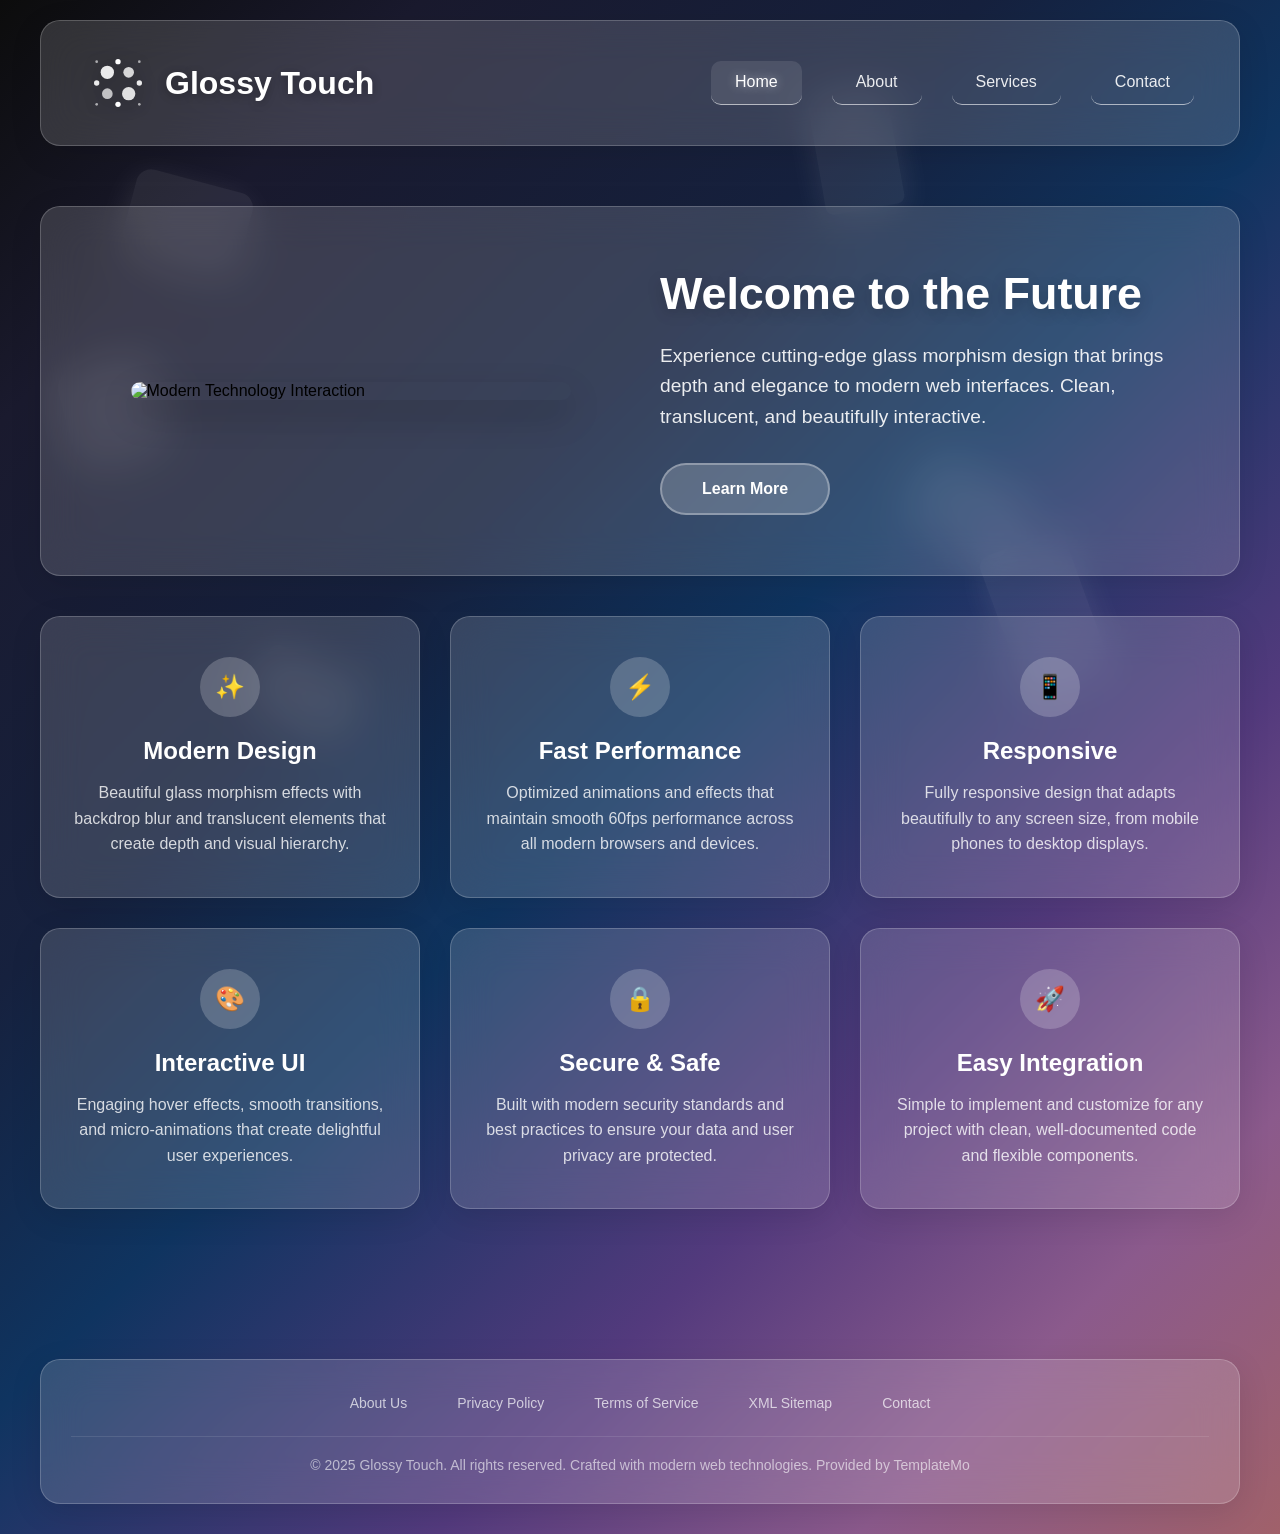
==== index.html @ 7a46617e "everything added" ====
<!DOCTYPE html>
<html lang="en">
<head>
    <meta charset="UTF-8">
    <meta name="viewport" content="width=device-width, initial-scale=1.0">
    <title>Glossy Touch - Modern Glass Design Experience</title>
    
    <link rel="stylesheet" href="templatemo-glossy-touch.css">
<!--

TemplateMo 592 glossy touch

https://templatemo.com/tm-592-glossy-touch

-->
    <style>
        
    </style>
</head>
<body>
    <div class="bg-shapes">
        <div class="shape"></div>
        <div class="shape"></div>
        <div class="shape"></div>
        <div class="shape"></div>
        <div class="shape"></div>
        <div class="shape"></div>
    </div>

    <!-- SINGLE NAVIGATION HEADER -->
    <header>
        <div class="container">
            <nav class="glass">
                <div class="logo" onclick="showPage('home')">
                    <div class="logo-icon">
                        <svg viewBox="0 0 48 48" fill="white" xmlns="http://www.w3.org/2000/svg">
                            <!-- Grid of circles with varying sizes -->
                            <circle cx="16" cy="16" r="5" opacity="0.9"/>
                            <circle cx="32" cy="16" r="4" opacity="0.8"/>
                            <circle cx="16" cy="32" r="4" opacity="0.7"/>
                            <circle cx="32" cy="32" r="5" opacity="0.85"/>
                            <!-- Small accent dots -->
                            <circle cx="24" cy="8" r="2" opacity="1"/>
                            <circle cx="8" cy="24" r="2" opacity="0.9"/>
                            <circle cx="40" cy="24" r="2" opacity="0.9"/>
                            <circle cx="24" cy="40" r="2" opacity="1"/>
                            <!-- Tiny corner dots -->
                            <circle cx="8" cy="8" r="1" opacity="0.6"/>
                            <circle cx="40" cy="8" r="1" opacity="0.6"/>
                            <circle cx="8" cy="40" r="1" opacity="0.6"/>
                            <circle cx="40" cy="40" r="1" opacity="0.6"/>
                        </svg>
                    </div>
                    <span>Glossy Touch</span>
                </div>
                <div class="nav-links">
                    <a href="#" onclick="showPage('home')" class="active">Home</a>
                    <a href="#" onclick="showPage('about')">About</a>
                    <a href="#" onclick="showPage('services')">Services</a>
                    <a href="#" onclick="showPage('contact')">Contact</a>
                </div>
            </nav>
        </div>
    </header>

    <!-- HOME PAGE -->
    <div id="home" class="page active">
        <div class="container">
            <div class="content-wrapper">
                <section class="hero glass">
                    <div class="hero-image">
                        <img src="images/templatemo-futuristic-girl.jpg" alt="Modern Technology Interaction" />
                    </div>
                    <div class="hero-content">
                        <h1>Welcome to the Future</h1>
                        <p>Experience cutting-edge glass morphism design that brings depth and elegance to modern web interfaces. Clean, translucent, and beautifully interactive.</p>
                        <a href="#" class="cta-button" onclick="showPage('about')">Learn More</a>
                    </div>
                </section>

                <section class="features">
                    <div class="feature-card glass">
                        <div class="feature-icon">✨</div>
                        <h3>Modern Design</h3>
                        <p>Beautiful glass morphism effects with backdrop blur and translucent elements that create depth and visual hierarchy.</p>
                    </div>
                    
                    <div class="feature-card glass">
                        <div class="feature-icon">⚡</div>
                        <h3>Fast Performance</h3>
                        <p>Optimized animations and effects that maintain smooth 60fps performance across all modern browsers and devices.</p>
                    </div>
                    
                    <div class="feature-card glass">
                        <div class="feature-icon">📱</div>
                        <h3>Responsive</h3>
                        <p>Fully responsive design that adapts beautifully to any screen size, from mobile phones to desktop displays.</p>
                    </div>

                    <div class="feature-card glass">
                        <div class="feature-icon">🎨</div>
                        <h3>Interactive UI</h3>
                        <p>Engaging hover effects, smooth transitions, and micro-animations that create delightful user experiences.</p>
                    </div>

                    <div class="feature-card glass">
                        <div class="feature-icon">🔒</div>
                        <h3>Secure & Safe</h3>
                        <p>Built with modern security standards and best practices to ensure your data and user privacy are protected.</p>
                    </div>

                    <div class="feature-card glass">
                        <div class="feature-icon">🚀</div>
                        <h3>Easy Integration</h3>
                        <p>Simple to implement and customize for any project with clean, well-documented code and flexible components.</p>
                    </div>
                </section>
            </div>
        </div>
    </div>

    <!-- ABOUT PAGE -->
    <div id="about" class="page">
        <div class="container">
            <div class="content-wrapper">
                <section class="about-content">
                    <div class="about-text glass">
                        <h2>About Our Vision</h2>
                        <p>We believe in creating digital experiences that feel natural and intuitive. Our glass morphism design philosophy combines transparency, depth, and subtle animations to create interfaces that users love to interact with.</p>
                        <p>Founded in 2024, our team of designers and developers are passionate about pushing the boundaries of web design while maintaining accessibility and performance standards.</p>
                        <p>Every project we undertake is crafted with attention to detail, ensuring that form follows function while never compromising on aesthetic beauty.</p>
                    </div>
                    <div class="stats">
                        <div class="stat-card glass">
                            <div class="stat-number">150+</div>
                            <div class="stat-label">Projects Completed</div>
                        </div>
                        <div class="stat-card glass">
                            <div class="stat-number">50+</div>
                            <div class="stat-label">Happy Clients</div>
                        </div>
                        <div class="stat-card glass">
                            <div class="stat-number">3</div>
                            <div class="stat-label">Years Experience</div>
                        </div>
                        <div class="stat-card glass">
                            <div class="stat-number">24/7</div>
                            <div class="stat-label">Support Available</div>
                        </div>
                    </div>
                </section>

                <section class="team-section">
                    <h2>Meet Our Team</h2>
                    <div class="team-grid">
                        <div class="team-member glass">
                            <div class="team-avatar">👨‍💼</div>
                            <h3>John Anderson</h3>
                            <p class="role">CEO & Founder</p>
                            <p class="bio">Visionary leader with 15+ years in digital innovation, driving our mission to create exceptional user experiences.</p>
                            <div class="team-social">
                                <a href="#" title="Email">📧</a>
                                <a href="#" title="LinkedIn">💼</a>
                                <a href="#" title="Twitter">🐦</a>
                            </div>
                        </div>
                        <div class="team-member glass">
                            <div class="team-avatar">👩‍🎨</div>
                            <h3>Sarah Chen</h3>
                            <p class="role">Creative Director</p>
                            <p class="bio">Award-winning designer specializing in modern UI/UX, bringing artistic vision to every project.</p>
                            <div class="team-social">
                                <a href="#" title="Email">📧</a>
                                <a href="#" title="LinkedIn">💼</a>
                                <a href="#" title="Portfolio">🎨</a>
                            </div>
                        </div>
                        <div class="team-member glass">
                            <div class="team-avatar">👨‍💻</div>
                            <h3>Michael Torres</h3>
                            <p class="role">Lead Developer</p>
                            <p class="bio">Full-stack expert passionate about clean code and innovative web technologies.</p>
                            <div class="team-social">
                                <a href="#" title="Email">📧</a>
                                <a href="#" title="LinkedIn">💼</a>
                                <a href="#" title="GitHub">💻</a>
                            </div>
                        </div>
                        <div class="team-member glass">
                            <div class="team-avatar">👩‍💻</div>
                            <h3>Emma Wilson</h3>
                            <p class="role">Senior Developer</p>
                            <p class="bio">Frontend specialist with expertise in React and modern JavaScript frameworks.</p>
                            <div class="team-social">
                                <a href="#" title="Email">📧</a>
                                <a href="#" title="LinkedIn">💼</a>
                                <a href="#" title="GitHub">💻</a>
                            </div>
                        </div>
                        <div class="team-member glass">
                            <div class="team-avatar">👨‍🎨</div>
                            <h3>David Kim</h3>
                            <p class="role">UX Designer</p>
                            <p class="bio">User experience expert focused on creating intuitive and accessible digital products.</p>
                            <div class="team-social">
                                <a href="#" title="Email">📧</a>
                                <a href="#" title="LinkedIn">💼</a>
                                <a href="#" title="Behance">🎨</a>
                            </div>
                        </div>
                        <div class="team-member glass">
                            <div class="team-avatar">👩‍💼</div>
                            <h3>Lisa Martinez</h3>
                            <p class="role">Project Manager</p>
                            <p class="bio">Certified PMP with a track record of delivering complex projects on time and budget.</p>
                            <div class="team-social">
                                <a href="#" title="Email">📧</a>
                                <a href="#" title="LinkedIn">💼</a>
                                <a href="#" title="Calendar">📅</a>
                            </div>
                        </div>
                    </div>
                </section>
            </div>
        </div>
    </div>

    <!-- SERVICES PAGE -->
    <div id="services" class="page">
        <div class="container">
            <div class="content-wrapper">
                <section class="hero glass">
                    <h1>Our Services</h1>
                    <p>Comprehensive design and development solutions tailored to your needs</p>
                </section>

                <section class="services-grid">
                    <div class="service-card glass">
                        <div class="service-header">
                            <div class="service-icon">🎨</div>
                            <h3>UI/UX Design</h3>
                        </div>
                        <p>Create stunning user interfaces with modern design principles, focusing on usability and aesthetic appeal.</p>
                        <ul class="service-features">
                            <li>User Research & Analysis</li>
                            <li>Wireframing & Prototyping</li>
                            <li>Visual Design & Branding</li>
                            <li>Responsive Design</li>
                        </ul>
                    </div>

                    <div class="service-card glass">
                        <div class="service-header">
                            <div class="service-icon">💻</div>
                            <h3>Web Development</h3>
                        </div>
                        <p>Build fast, secure, and scalable websites using the latest web technologies and best practices.</p>
                        <ul class="service-features">
                            <li>Frontend Development</li>
                            <li>Backend Integration</li>
                            <li>Performance Optimization</li>
                            <li>SEO Implementation</li>
                        </ul>
                    </div>

                    <div class="service-card glass">
                        <div class="service-header">
                            <div class="service-icon">📱</div>
                            <h3>Mobile Apps</h3>
                        </div>
                        <p>Develop native and cross-platform mobile applications that deliver exceptional user experiences.</p>
                        <ul class="service-features">
                            <li>iOS & Android Development</li>
                            <li>Cross-platform Solutions</li>
                            <li>App Store Optimization</li>
                            <li>Maintenance & Updates</li>
                        </ul>
                    </div>

                    <div class="service-card glass">
                        <div class="service-header">
                            <div class="service-icon">🚀</div>
                            <h3>Digital Strategy</h3>
                        </div>
                        <p>Strategic consulting to help your business thrive in the digital landscape with data-driven insights.</p>
                        <ul class="service-features">
                            <li>Digital Transformation</li>
                            <li>Analytics & Reporting</li>
                            <li>Growth Strategy</li>
                            <li>Technology Consulting</li>
                        </ul>
                    </div>

                    <div class="service-card glass">
                        <div class="service-header">
                            <div class="service-icon">☁️</div>
                            <h3>Cloud Solutions</h3>
                        </div>
                        <p>Modernize your infrastructure with scalable cloud services and seamless migration strategies.</p>
                        <ul class="service-features">
                            <li>Cloud Migration</li>
                            <li>DevOps & Automation</li>
                            <li>Infrastructure as Code</li>
                            <li>24/7 Monitoring</li>
                        </ul>
                    </div>

                    <div class="service-card glass">
                        <div class="service-header">
                            <div class="service-icon">🔐</div>
                            <h3>Cybersecurity</h3>
                        </div>
                        <p>Protect your digital assets with comprehensive security solutions and threat protection.</p>
                        <ul class="service-features">
                            <li>Security Auditing</li>
                            <li>Penetration Testing</li>
                            <li>Data Protection</li>
                            <li>Compliance Management</li>
                        </ul>
                    </div>
                </section>
            </div>
        </div>
    </div>

    <!-- CONTACT PAGE -->
    <div id="contact" class="page">
        <div class="container">
            <div class="content-wrapper">
                <section class="contact-grid">
                    <div class="contact-form glass">
                        <h2>Get In Touch</h2>
                        <form>
                            <div class="form-group">
                                <label for="name">Full Name</label>
                                <input type="text" id="name" name="name" placeholder="Enter your full name" required>
                            </div>
                            <div class="form-group">
                                <label for="email">Email Address</label>
                                <input type="email" id="email" name="email" placeholder="Enter your email" required>
                            </div>
                            <div class="form-group">
                                <label for="subject">Subject</label>
                                <input type="text" id="subject" name="subject" placeholder="What's this about?">
                            </div>
                            <div class="form-group">
                                <label for="message">Message</label>
                                <textarea id="message" name="message" placeholder="Tell us about your project..." required></textarea>
                            </div>
                            <button type="submit" class="cta-button">Send Message</button>
                        </form>
                    </div>

                    <div class="contact-info glass">
                        <h2>Contact Information</h2>
                        
                        <div class="contact-item">
                            <div class="contact-item-icon">📧</div>
                            <div class="contact-item-text">
                                <h4>Email</h4>
                                <p>hello@glossytouch.com</p>
                            </div>
                        </div>

                        <div class="contact-item">
                            <div class="contact-item-icon">📞</div>
                            <div class="contact-item-text">
                                <h4>Phone</h4>
                                <p>+1 (555) 123-4567</p>
                            </div>
                        </div>

                        <div class="contact-item">
                            <div class="contact-item-icon">📍</div>
                            <div class="contact-item-text">
                                <h4>Address</h4>
                                <p>123 Design Street<br>Creative District, CD 12345</p>
                            </div>
                        </div>

                        <div class="contact-item">
                            <div class="contact-item-icon">🕒</div>
                            <div class="contact-item-text">
                                <h4>Business Hours</h4>
                                <p>Mon-Fri: 9AM-6PM<br>Sat-Sun: 10AM-4PM</p>
                            </div>
                        </div>
                    </div>
                </section>

                <section class="contact-map-section">
                    <div class="contact-map glass">
                        <h2>Find Us</h2>
                        <div class="map-container">
                            <div class="map-placeholder">
                                <div class="map-placeholder-icon">🗺️</div>
                                <p><strong>Interactive Map Area</strong></p>
                                <p>123 Design Street</p>
                                <p>Creative District, CD 12345</p>
                                <p style="margin-top: 15px; font-size: 12px; opacity: 0.7;">
                                    Map integration can be added with<br>
                                    Google Maps, OpenStreetMap, or Mapbox
                                </p>
                            </div>
                        </div>
                    </div>
                </section>
            </div>
        </div>
    </div>

    <!-- SINGLE FOOTER -->
    <div id="footer">
        <div class="container">
            <footer class="glass">
                <div class="footer-content">
                    <div class="footer-links">
                        <a href="#" onclick="showPage('about')">About Us</a>
                        <a href="#">Privacy Policy</a>
                        <a href="#">Terms of Service</a>
                        <a href="#">XML Sitemap</a>
                        <a href="#" onclick="showPage('contact')">Contact</a>
                    </div>
                    <div class="copyright">
                        &copy; 2025 Glossy Touch. All rights reserved. Crafted with modern web technologies. 
                        Provided by <a rel="nofollow" href="https://templatemo.com" target="_blank">TemplateMo</a>
                    </div>
                </div>
            </footer>
        </div>
    </div>
<script src="templatemo-glossy-touch.js"></script>
</body>
</html>
---- templatemo-glossy-touch.css ----
@charset "utf-8";
/*

TemplateMo 592 glossy touch

https://templatemo.com/tm-592-glossy-touch

*/

* {
    margin: 0;
    padding: 0;
    box-sizing: border-box;
    button[type="submit"] {
        font-family: inherit;
        font-size: 16px;
    }
}
body {
    font-family: "Segoe UI", Tahoma, Geneva, Verdana, sans-serif;
    background: linear-gradient(
        135deg,
        #0c0c0c 0%,
        #1a1a2e 15%,
        #16213e 35%,
        #0f3460 50%,
        #533a7d 70%,
        #8b5a8c 85%,
        #a0616a 100%
    );
    min-height: 100vh;
    overflow-x: hidden;
}
/* Animated background elements */
.bg-shapes {
    position: fixed;
    top: 0;
    left: 0;
    width: 100%;
    height: 100%;
    z-index: -1;
    overflow: hidden;
}
.shape {
    position: absolute;
    background: rgba(255, 255, 255, 0.08);
    animation: float 6s ease-in-out infinite;
    box-shadow: 0 8px 32px rgba(255, 255, 255, 0.1);
}
.shape:nth-child(1) {
    width: 120px;
    height: 80px;
    border-radius: 15px;
    top: 20%;
    left: 10%;
    animation-delay: 0s;
    transform: rotate(15deg);
}
.shape:nth-child(2) {
    width: 90px;
    height: 140px;
    border-radius: 12px;
    top: 60%;
    right: 15%;
    animation-delay: 2s;
    transform: rotate(-20deg);
}
.shape:nth-child(3) {
    width: 100px;
    height: 60px;
    border-radius: 10px;
    bottom: 20%;
    left: 20%;
    animation-delay: 4s;
    transform: rotate(25deg);
}
.shape:nth-child(4) {
    width: 80px;
    height: 120px;
    border-radius: 8px;
    top: 10%;
    right: 30%;
    animation-delay: 1s;
    transform: rotate(-10deg);
}
.shape:nth-child(5) {
    width: 110px;
    height: 70px;
    border-radius: 14px;
    bottom: 40%;
    right: 20%;
    animation-delay: 3s;
    transform: rotate(30deg);
}
.shape:nth-child(6) {
    width: 95px;
    height: 95px;
    border-radius: 20px;
    top: 40%;
    left: 5%;
    animation-delay: 5s;
    transform: rotate(-15deg);
}
@keyframes float {
    0%,
    100% {
        transform: translateY(0px) rotate(var(--start-rotation, 0deg));
    }
    50% {
        transform: translateY(-20px)
            rotate(calc(var(--start-rotation, 0deg) + 180deg));
    }
}
/* Glass container styles */
.glass {
    background: rgba(255, 255, 255, 0.15);
    backdrop-filter: blur(20px);
    border: 1px solid rgba(255, 255, 255, 0.2);
    border-radius: 20px;
    box-shadow: 0 8px 32px rgba(0, 0, 0, 0.1);
    transition: all 0.3s ease;
    position: relative;
    overflow: hidden;
}
.glass:hover {
    background: rgba(255, 255, 255, 0.2);
    transform: translateY(-5px);
    box-shadow: 0 15px 45px rgba(0, 0, 0, 0.15);
}
/* Header styles */
header {
    padding: 20px;
}
.container {
    max-width: 1200px;
    margin: 0 auto;
}
/* Navigation styles */
nav {
    display: flex;
    justify-content: space-between;
    align-items: center;
    padding: 30px 45px;
}
.logo {
    font-size: 32px;
    font-weight: bold;
    color: white;
    text-shadow: 0 2px 10px rgba(0, 0, 0, 0.3);
    display: flex;
    align-items: center;
    gap: 15px;
    cursor: pointer;
}
.logo-icon {
    width: 64px;
    height: 64px;
    display: flex;
    align-items: center;
    justify-content: center;
}
.logo-icon svg {
    width: 100%;
    height: 100%;
    filter: drop-shadow(0 2px 8px rgba(0, 0, 0, 0.3));
    transition: all 0.3s ease;
}
.logo:hover .logo-icon svg {
    transform: scale(1.1) translateY(-2px);
    filter: drop-shadow(0 4px 12px rgba(255, 255, 255, 0.4));
}
.nav-links {
    display: flex;
    gap: 30px;
}
.nav-links a {
    color: rgba(255, 255, 255, 0.9);
    text-decoration: none;
    font-weight: 500;
    transition: all 0.3s ease;
    padding: 12px 24px 13px 24px;
    border-radius: 10px;
    cursor: pointer;
    font-size: 16px;
	border-bottom: 1px solid rgba(255, 255, 255, 0.6);
}
.nav-links a:hover,
.nav-links a.active {
    color: white;
    background: rgba(255, 255, 255, 0.1);
    text-shadow: 0 0 10px rgba(255, 255, 255, 0.5);
}
/* Page system */
.page {
    display: none;
    min-height: 100vh;
    padding: 40px 20px 20px;
}
.page.active {
    display: block;
}
/* Content wrapper to contain page content */
.content-wrapper {
    min-height: calc(100vh - 300px);
}
/* Home page styles */
.hero {
    display: grid;
    grid-template-columns: 1fr 1fr;
    gap: 40px;
    align-items: center;
    padding: 60px 40px;
    margin-bottom: 40px;
}
.hero-image {
    display: flex;
    justify-content: center;
    align-items: center;
}
.hero-image img {
    width: 100%;
    max-width: 440px;
    height: auto;
    border-radius: 20px;
    box-shadow: 0 15px 35px rgba(0, 0, 0, 0.2);
}
.hero-content {
    text-align: left;
}
.hero h1 {
    font-size: 2.8rem;
    color: white;
    margin-bottom: 20px;
    text-shadow: 0 4px 15px rgba(0, 0, 0, 0.2);
    line-height: 1.2;
}
.hero p {
    font-size: 1.2rem;
    color: rgba(255, 255, 255, 0.9);
    margin-bottom: 30px;
    line-height: 1.6;
}
.cta-button {
    display: inline-block;
    padding: 15px 40px;
    background: rgba(255, 255, 255, 0.2);
    color: white;
    text-decoration: none;
    border-radius: 50px;
    font-weight: 600;
    font-family: "Segoe UI", Tahoma, Geneva, Verdana, sans-serif;
    transition: all 0.3s ease;
    border: 2px solid rgba(255, 255, 255, 0.3);
    cursor: pointer;
}
.cta-button:hover {
    background: rgba(255, 255, 255, 0.3);
    transform: translateY(-3px);
    box-shadow: 0 10px 25px rgba(0, 0, 0, 0.2);
}
button[type="submit"] {
    font-family: inherit;
    font-size: 16px;
}
.features {
    display: grid;
    grid-template-columns: repeat(auto-fit, minmax(300px, 1fr));
    gap: 30px;
    margin-bottom: 40px;
}
.feature-card {
    padding: 40px 30px;
    text-align: center;
    color: white;
}
.feature-icon {
    width: 60px;
    height: 60px;
    margin: 0 auto 20px;
    background: rgba(255, 255, 255, 0.2);
    border-radius: 50%;
    display: flex;
    align-items: center;
    justify-content: center;
    font-size: 24px;
}
.feature-card h3 {
    font-size: 1.5rem;
    margin-bottom: 15px;
    color: white;
}
.feature-card p {
    color: rgba(255, 255, 255, 0.8);
    line-height: 1.6;
}
/* About page styles */
.about-content {
    display: grid;
    grid-template-columns: 1fr 1fr;
    gap: 40px;
    margin-bottom: 40px;
    align-items: center;
}
.about-text {
    padding: 40px;
    color: white;
}
.about-text h2 {
    font-size: 2.5rem;
    margin-bottom: 20px;
    text-shadow: 0 2px 10px rgba(0, 0, 0, 0.3);
}
.about-text p {
    font-size: 1.1rem;
    line-height: 1.8;
    color: rgba(255, 255, 255, 0.9);
    margin-bottom: 20px;
}
.stats {
    display: grid;
    grid-template-columns: repeat(auto-fit, minmax(200px, 1fr));
    gap: 30px;
    margin-bottom: 60px;
}
.stat-card {
    text-align: center;
    padding: 30px;
    color: white;
}
.stat-number {
    font-size: 3rem;
    font-weight: bold;
    color: white;
    text-shadow: 0 2px 10px rgba(0, 0, 0, 0.3);
}
.stat-label {
    font-size: 1.1rem;
    color: rgba(255, 255, 255, 0.8);
    margin-top: 10px;
}
/* Team section styles */
.team-section {
    margin-bottom: 60px;
}
.team-section h2 {
    font-size: 2.5rem;
    color: white;
    text-align: center;
    margin-bottom: 50px;
    text-shadow: 0 2px 10px rgba(0, 0, 0, 0.3);
}
.team-grid {
    display: grid;
    grid-template-columns: repeat(3, 1fr);
    gap: 30px;
}
.team-member {
    padding: 40px 30px;
    text-align: center;
    color: white;
    transition: all 0.3s ease;
}
.team-member:hover {
    transform: translateY(-10px);
}
.team-avatar {
    width: 120px;
    height: 120px;
    background: rgba(255, 255, 255, 0.2);
    border-radius: 50%;
    margin: 0 auto 20px;
    display: flex;
    align-items: center;
    justify-content: center;
    font-size: 48px;
    backdrop-filter: blur(10px);
    border: 3px solid rgba(255, 255, 255, 0.3);
    transition: all 0.3s ease;
}
.team-member:hover .team-avatar {
    border-color: rgba(255, 255, 255, 0.5);
    transform: scale(1.05);
    background: rgba(255, 255, 255, 0.25);
}
.team-member h3 {
    font-size: 1.4rem;
    margin-bottom: 8px;
    color: white;
}
.team-member .role {
    font-size: 1rem;
    color: rgba(255, 255, 255, 0.7);
    margin-bottom: 15px;
}
.team-member .bio {
    font-size: 0.9rem;
    line-height: 1.6;
    color: rgba(255, 255, 255, 0.8);
    margin-bottom: 20px;
}
.team-social {
    display: flex;
    justify-content: center;
    gap: 15px;
}
.team-social a {
    width: 36px;
    height: 36px;
    background: rgba(255, 255, 255, 0.1);
    border-radius: 50%;
    display: flex;
    align-items: center;
    justify-content: center;
    color: rgba(255, 255, 255, 0.8);
    text-decoration: none;
    transition: all 0.3s ease;
    backdrop-filter: blur(10px);
    border: 1px solid rgba(255, 255, 255, 0.2);
}
.team-social a:hover {
    background: rgba(255, 255, 255, 0.2);
    transform: translateY(-3px);
    color: white;
}
/* Services page styles */
.services-grid {
    display: grid;
    grid-template-columns: repeat(auto-fit, minmax(350px, 1fr));
    gap: 30px;
    margin-bottom: 40px;
}
.service-card {
    padding: 40px 30px;
    color: white;
    text-align: left;
}
.service-header {
    display: flex;
    align-items: center;
    margin-bottom: 20px;
}
.service-icon {
    width: 50px;
    height: 50px;
    background: rgba(255, 255, 255, 0.2);
    border-radius: 10px;
    display: flex;
    align-items: center;
    justify-content: center;
    font-size: 20px;
    margin-right: 15px;
}
.service-card h3 {
    font-size: 1.4rem;
    color: white;
}
.service-card p {
    color: rgba(255, 255, 255, 0.8);
    line-height: 1.6;
    margin-bottom: 20px;
}
.service-features {
    list-style: none;
}
.service-features li {
    color: rgba(255, 255, 255, 0.7);
    margin-bottom: 8px;
    padding-left: 20px;
    position: relative;
}
.service-features li:before {
    content: "✓";
    position: absolute;
    left: 0;
    color: rgba(255, 255, 255, 0.9);
}
/* Contact page styles */
.contact-grid {
    display: grid;
    grid-template-columns: 1fr 1fr;
    gap: 40px;
    margin-bottom: 40px;
}
.contact-map-section {
    margin-top: 40px;
}
.contact-form {
    padding: 40px;
}
.contact-form h2 {
    color: white;
    font-size: 2rem;
    margin-bottom: 30px;
    text-shadow: 0 2px 10px rgba(0, 0, 0, 0.3);
}
.form-group {
    margin-bottom: 20px;
}
.form-group label {
    display: block;
    color: rgba(255, 255, 255, 0.9);
    margin-bottom: 8px;
    font-weight: 500;
}
.form-group input,
.form-group textarea {
    width: 100%;
    padding: 15px;
    background: rgba(255, 255, 255, 0.1);
    border: 1px solid rgba(255, 255, 255, 0.2);
    border-radius: 10px;
    color: white;
    font-size: 16px;
    font-family: "Segoe UI", Tahoma, Geneva, Verdana, sans-serif;
    backdrop-filter: blur(10px);
    transition: all 0.3s ease;
}
.form-group input:focus,
.form-group textarea:focus {
    outline: none;
    background: rgba(255, 255, 255, 0.15);
    border-color: rgba(255, 255, 255, 0.4);
    box-shadow: 0 0 20px rgba(255, 255, 255, 0.1);
}
.form-group input::placeholder,
.form-group textarea::placeholder {
    color: rgba(255, 255, 255, 0.6);
}
.form-group textarea {
    height: 120px;
    resize: vertical;
    line-height: 1.5;
}
.contact-info {
    padding: 40px;
    color: white;
}
.contact-info h2 {
    font-size: 2rem;
    margin-bottom: 30px;
    text-shadow: 0 2px 10px rgba(0, 0, 0, 0.3);
}
.contact-item {
    display: flex;
    align-items: center;
    margin-bottom: 25px;
}
.contact-item-icon {
    width: 40px;
    height: 40px;
    background: rgba(255, 255, 255, 0.2);
    border-radius: 10px;
    display: flex;
    align-items: center;
    justify-content: center;
    margin-right: 15px;
    font-size: 18px;
}
.contact-item-text h4 {
    color: white;
    margin-bottom: 5px;
}
.contact-item-text p {
    color: rgba(255, 255, 255, 0.8);
}
.contact-map {
    padding: 40px;
    color: white;
    width: 100%;
}
.contact-map h2 {
    font-size: 2rem;
    margin-bottom: 30px;
    text-shadow: 0 2px 10px rgba(0, 0, 0, 0.3);
    text-align: center;
}
.map-container {
    width: 100%;
    height: 500px;
    background: rgba(255, 255, 255, 0.1);
    border-radius: 15px;
    border: 1px solid rgba(255, 255, 255, 0.2);
    overflow: hidden;
    position: relative;
    backdrop-filter: blur(10px);
}
.map-placeholder {
    width: 100%;
    height: 100%;
    display: flex;
    align-items: center;
    justify-content: center;
    flex-direction: column;
    color: rgba(255, 255, 255, 0.8);
    text-align: center;
}
.map-placeholder-icon {
    font-size: 64px;
    margin-bottom: 20px;
    opacity: 0.7;
}
.map-placeholder p {
    margin: 8px 0;
    font-size: 16px;
}
.map-placeholder .address {
    font-size: 18px;
    font-weight: 600;
    margin-bottom: 20px;
}
.map-placeholder .integration-note {
    font-size: 14px;
    opacity: 0.6;
    margin-top: 20px;
}
/* Footer styles */
#footer {
    margin-top: 60px;
    padding: 30px 0;
}
.footer-content {
    padding: 30px;
    text-align: center;
    color: rgba(255, 255, 255, 0.8);
}
.footer-links {
    display: flex;
    justify-content: center;
    gap: 30px;
    margin-bottom: 20px;
    flex-wrap: wrap;
}
.footer-links a {
    color: rgba(255, 255, 255, 0.7);
    text-decoration: none;
    font-size: 14px;
    transition: color 0.3s ease;
    padding: 5px 10px;
}
.footer-links a:hover {
    color: white;
    text-shadow: 0 0 10px rgba(255, 255, 255, 0.5);
}
.copyright {
    font-size: 14px;
    color: rgba(255, 255, 255, 0.6);
    border-top: 1px solid rgba(255, 255, 255, 0.1);
    padding-top: 20px;
}
.copyright a {
	color: rgba(255, 255, 255, 0.6);
	text-decoration: none;
}
/* Responsive design */
@media (max-width: 1024px) {
    .team-grid {
        grid-template-columns: repeat(2, 1fr);
    }
}
@media (max-width: 768px) {
    /* Adjust padding for mobile */
    .page {
        padding: 30px 20px 20px;
    }
    .content-wrapper {
        min-height: auto;
    }
    .hero {
        grid-template-columns: 1fr;
        text-align: center;
        gap: 20px;
    }
    .hero-content {
        text-align: center;
    }
    .hero h1 {
        font-size: 2.5rem;
    }
    nav {
        flex-direction: column;
        gap: 20px;
        padding: 20px 30px;
    }
    .nav-links {
        gap: 15px;
        justify-content: center;
        flex-direction: column;
        align-items: center;
    }
    .nav-links a {
        display: block;
        text-align: center;
        width: 100%;
        max-width: 200px;
        font-size: 14px;
        padding: 10px 20px;
    }
    .about-content,
    .contact-grid {
        grid-template-columns: 1fr;
    }
    .services-grid {
        grid-template-columns: 1fr;
    }
    .team-grid {
        grid-template-columns: 1fr;
        gap: 20px;
    }
    .footer-links {
        gap: 15px;
        flex-direction: column;
    }
    .footer-links a {
        display: block;
        text-align: center;
    }
    button[type="submit"] {
        width: 100%;
    }
    .map-container {
        height: 350px;
    }
    .logo-icon {
        width: 40px;
        height: 40px;
    }
    .logo {
        font-size: 22px;
    }
}
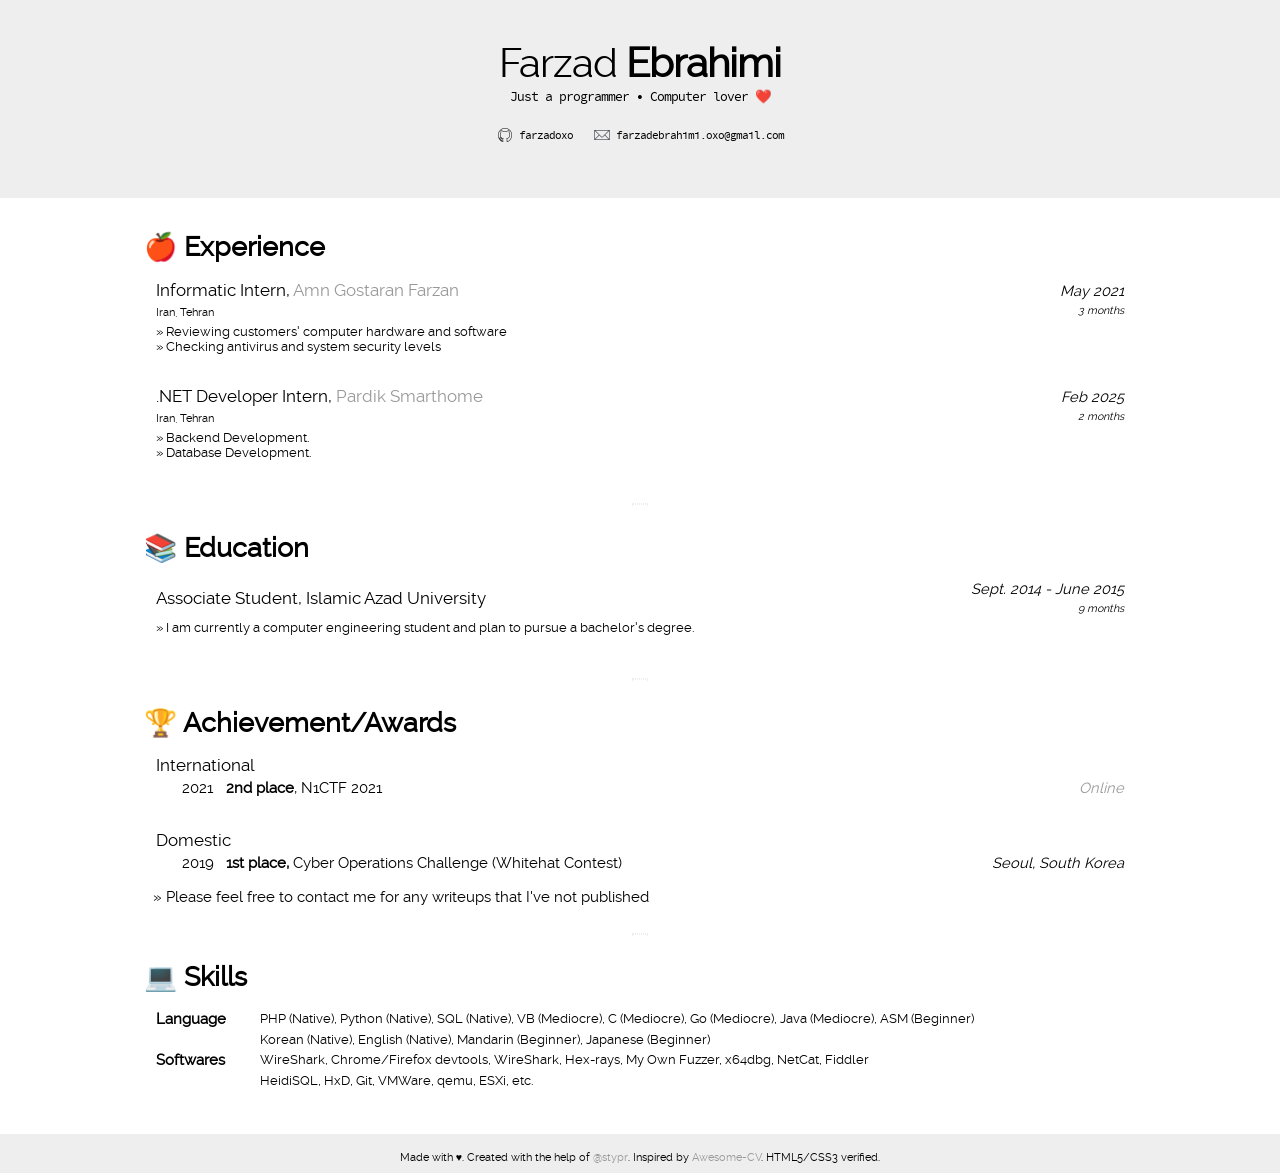
==== commit 5ef086bf: "everything added" ====
--- a/index.html
+++ b/index.html
@@ -1,434 +1,141 @@
-<!DOCTYPE html>
-<html lang="en">
-<head>
-    <meta charset="UTF-8">
-    <meta name="viewport" content="width=device-width, initial-scale=1.0">
-    <title>Glossy Touch - Modern Glass Design Experience</title>
-    
-    <link rel="stylesheet" href="templatemo-glossy-touch.css">
-<!--
-
-TemplateMo 592 glossy touch
-
-https://templatemo.com/tm-592-glossy-touch
-
--->
-    <style>
-        
-    </style>
-</head>
-<body>
-    <div class="bg-shapes">
-        <div class="shape"></div>
-        <div class="shape"></div>
-        <div class="shape"></div>
-        <div class="shape"></div>
-        <div class="shape"></div>
-        <div class="shape"></div>
-    </div>
-
-    <!-- SINGLE NAVIGATION HEADER -->
-    <header>
-        <div class="container">
-            <nav class="glass">
-                <div class="logo" onclick="showPage('home')">
-                    <div class="logo-icon">
-                        <svg viewBox="0 0 48 48" fill="white" xmlns="http://www.w3.org/2000/svg">
-                            <!-- Grid of circles with varying sizes -->
-                            <circle cx="16" cy="16" r="5" opacity="0.9"/>
-                            <circle cx="32" cy="16" r="4" opacity="0.8"/>
-                            <circle cx="16" cy="32" r="4" opacity="0.7"/>
-                            <circle cx="32" cy="32" r="5" opacity="0.85"/>
-                            <!-- Small accent dots -->
-                            <circle cx="24" cy="8" r="2" opacity="1"/>
-                            <circle cx="8" cy="24" r="2" opacity="0.9"/>
-                            <circle cx="40" cy="24" r="2" opacity="0.9"/>
-                            <circle cx="24" cy="40" r="2" opacity="1"/>
-                            <!-- Tiny corner dots -->
-                            <circle cx="8" cy="8" r="1" opacity="0.6"/>
-                            <circle cx="40" cy="8" r="1" opacity="0.6"/>
-                            <circle cx="8" cy="40" r="1" opacity="0.6"/>
-                            <circle cx="40" cy="40" r="1" opacity="0.6"/>
-                        </svg>
-                    </div>
-                    <span>Glossy Touch</span>
-                </div>
-                <div class="nav-links">
-                    <a href="#" onclick="showPage('home')" class="active">Home</a>
-                    <a href="#" onclick="showPage('about')">About</a>
-                    <a href="#" onclick="showPage('services')">Services</a>
-                    <a href="#" onclick="showPage('contact')">Contact</a>
-                </div>
-            </nav>
-        </div>
-    </header>
-
-    <!-- HOME PAGE -->
-    <div id="home" class="page active">
-        <div class="container">
-            <div class="content-wrapper">
-                <section class="hero glass">
-                    <div class="hero-image">
-                        <img src="images/templatemo-futuristic-girl.jpg" alt="Modern Technology Interaction" />
-                    </div>
-                    <div class="hero-content">
-                        <h1>Welcome to the Future</h1>
-                        <p>Experience cutting-edge glass morphism design that brings depth and elegance to modern web interfaces. Clean, translucent, and beautifully interactive.</p>
-                        <a href="#" class="cta-button" onclick="showPage('about')">Learn More</a>
-                    </div>
-                </section>
-
-                <section class="features">
-                    <div class="feature-card glass">
-                        <div class="feature-icon">✨</div>
-                        <h3>Modern Design</h3>
-                        <p>Beautiful glass morphism effects with backdrop blur and translucent elements that create depth and visual hierarchy.</p>
-                    </div>
-                    
-                    <div class="feature-card glass">
-                        <div class="feature-icon">⚡</div>
-                        <h3>Fast Performance</h3>
-                        <p>Optimized animations and effects that maintain smooth 60fps performance across all modern browsers and devices.</p>
-                    </div>
-                    
-                    <div class="feature-card glass">
-                        <div class="feature-icon">📱</div>
-                        <h3>Responsive</h3>
-                        <p>Fully responsive design that adapts beautifully to any screen size, from mobile phones to desktop displays.</p>
-                    </div>
-
-                    <div class="feature-card glass">
-                        <div class="feature-icon">🎨</div>
-                        <h3>Interactive UI</h3>
-                        <p>Engaging hover effects, smooth transitions, and micro-animations that create delightful user experiences.</p>
-                    </div>
-
-                    <div class="feature-card glass">
-                        <div class="feature-icon">🔒</div>
-                        <h3>Secure & Safe</h3>
-                        <p>Built with modern security standards and best practices to ensure your data and user privacy are protected.</p>
-                    </div>
-
-                    <div class="feature-card glass">
-                        <div class="feature-icon">🚀</div>
-                        <h3>Easy Integration</h3>
-                        <p>Simple to implement and customize for any project with clean, well-documented code and flexible components.</p>
-                    </div>
-                </section>
-            </div>
-        </div>
-    </div>
-
-    <!-- ABOUT PAGE -->
-    <div id="about" class="page">
-        <div class="container">
-            <div class="content-wrapper">
-                <section class="about-content">
-                    <div class="about-text glass">
-                        <h2>About Our Vision</h2>
-                        <p>We believe in creating digital experiences that feel natural and intuitive. Our glass morphism design philosophy combines transparency, depth, and subtle animations to create interfaces that users love to interact with.</p>
-                        <p>Founded in 2024, our team of designers and developers are passionate about pushing the boundaries of web design while maintaining accessibility and performance standards.</p>
-                        <p>Every project we undertake is crafted with attention to detail, ensuring that form follows function while never compromising on aesthetic beauty.</p>
-                    </div>
-                    <div class="stats">
-                        <div class="stat-card glass">
-                            <div class="stat-number">150+</div>
-                            <div class="stat-label">Projects Completed</div>
-                        </div>
-                        <div class="stat-card glass">
-                            <div class="stat-number">50+</div>
-                            <div class="stat-label">Happy Clients</div>
-                        </div>
-                        <div class="stat-card glass">
-                            <div class="stat-number">3</div>
-                            <div class="stat-label">Years Experience</div>
-                        </div>
-                        <div class="stat-card glass">
-                            <div class="stat-number">24/7</div>
-                            <div class="stat-label">Support Available</div>
-                        </div>
-                    </div>
-                </section>
-
-                <section class="team-section">
-                    <h2>Meet Our Team</h2>
-                    <div class="team-grid">
-                        <div class="team-member glass">
-                            <div class="team-avatar">👨‍💼</div>
-                            <h3>John Anderson</h3>
-                            <p class="role">CEO & Founder</p>
-                            <p class="bio">Visionary leader with 15+ years in digital innovation, driving our mission to create exceptional user experiences.</p>
-                            <div class="team-social">
-                                <a href="#" title="Email">📧</a>
-                                <a href="#" title="LinkedIn">💼</a>
-                                <a href="#" title="Twitter">🐦</a>
-                            </div>
-                        </div>
-                        <div class="team-member glass">
-                            <div class="team-avatar">👩‍🎨</div>
-                            <h3>Sarah Chen</h3>
-                            <p class="role">Creative Director</p>
-                            <p class="bio">Award-winning designer specializing in modern UI/UX, bringing artistic vision to every project.</p>
-                            <div class="team-social">
-                                <a href="#" title="Email">📧</a>
-                                <a href="#" title="LinkedIn">💼</a>
-                                <a href="#" title="Portfolio">🎨</a>
-                            </div>
-                        </div>
-                        <div class="team-member glass">
-                            <div class="team-avatar">👨‍💻</div>
-                            <h3>Michael Torres</h3>
-                            <p class="role">Lead Developer</p>
-                            <p class="bio">Full-stack expert passionate about clean code and innovative web technologies.</p>
-                            <div class="team-social">
-                                <a href="#" title="Email">📧</a>
-                                <a href="#" title="LinkedIn">💼</a>
-                                <a href="#" title="GitHub">💻</a>
-                            </div>
-                        </div>
-                        <div class="team-member glass">
-                            <div class="team-avatar">👩‍💻</div>
-                            <h3>Emma Wilson</h3>
-                            <p class="role">Senior Developer</p>
-                            <p class="bio">Frontend specialist with expertise in React and modern JavaScript frameworks.</p>
-                            <div class="team-social">
-                                <a href="#" title="Email">📧</a>
-                                <a href="#" title="LinkedIn">💼</a>
-                                <a href="#" title="GitHub">💻</a>
-                            </div>
-                        </div>
-                        <div class="team-member glass">
-                            <div class="team-avatar">👨‍🎨</div>
-                            <h3>David Kim</h3>
-                            <p class="role">UX Designer</p>
-                            <p class="bio">User experience expert focused on creating intuitive and accessible digital products.</p>
-                            <div class="team-social">
-                                <a href="#" title="Email">📧</a>
-                                <a href="#" title="LinkedIn">💼</a>
-                                <a href="#" title="Behance">🎨</a>
-                            </div>
-                        </div>
-                        <div class="team-member glass">
-                            <div class="team-avatar">👩‍💼</div>
-                            <h3>Lisa Martinez</h3>
-                            <p class="role">Project Manager</p>
-                            <p class="bio">Certified PMP with a track record of delivering complex projects on time and budget.</p>
-                            <div class="team-social">
-                                <a href="#" title="Email">📧</a>
-                                <a href="#" title="LinkedIn">💼</a>
-                                <a href="#" title="Calendar">📅</a>
-                            </div>
-                        </div>
-                    </div>
-                </section>
-            </div>
-        </div>
-    </div>
-
-    <!-- SERVICES PAGE -->
-    <div id="services" class="page">
-        <div class="container">
-            <div class="content-wrapper">
-                <section class="hero glass">
-                    <h1>Our Services</h1>
-                    <p>Comprehensive design and development solutions tailored to your needs</p>
-                </section>
-
-                <section class="services-grid">
-                    <div class="service-card glass">
-                        <div class="service-header">
-                            <div class="service-icon">🎨</div>
-                            <h3>UI/UX Design</h3>
-                        </div>
-                        <p>Create stunning user interfaces with modern design principles, focusing on usability and aesthetic appeal.</p>
-                        <ul class="service-features">
-                            <li>User Research & Analysis</li>
-                            <li>Wireframing & Prototyping</li>
-                            <li>Visual Design & Branding</li>
-                            <li>Responsive Design</li>
-                        </ul>
-                    </div>
-
-                    <div class="service-card glass">
-                        <div class="service-header">
-                            <div class="service-icon">💻</div>
-                            <h3>Web Development</h3>
-                        </div>
-                        <p>Build fast, secure, and scalable websites using the latest web technologies and best practices.</p>
-                        <ul class="service-features">
-                            <li>Frontend Development</li>
-                            <li>Backend Integration</li>
-                            <li>Performance Optimization</li>
-                            <li>SEO Implementation</li>
-                        </ul>
-                    </div>
-
-                    <div class="service-card glass">
-                        <div class="service-header">
-                            <div class="service-icon">📱</div>
-                            <h3>Mobile Apps</h3>
-                        </div>
-                        <p>Develop native and cross-platform mobile applications that deliver exceptional user experiences.</p>
-                        <ul class="service-features">
-                            <li>iOS & Android Development</li>
-                            <li>Cross-platform Solutions</li>
-                            <li>App Store Optimization</li>
-                            <li>Maintenance & Updates</li>
-                        </ul>
-                    </div>
-
-                    <div class="service-card glass">
-                        <div class="service-header">
-                            <div class="service-icon">🚀</div>
-                            <h3>Digital Strategy</h3>
-                        </div>
-                        <p>Strategic consulting to help your business thrive in the digital landscape with data-driven insights.</p>
-                        <ul class="service-features">
-                            <li>Digital Transformation</li>
-                            <li>Analytics & Reporting</li>
-                            <li>Growth Strategy</li>
-                            <li>Technology Consulting</li>
-                        </ul>
-                    </div>
-
-                    <div class="service-card glass">
-                        <div class="service-header">
-                            <div class="service-icon">☁️</div>
-                            <h3>Cloud Solutions</h3>
-                        </div>
-                        <p>Modernize your infrastructure with scalable cloud services and seamless migration strategies.</p>
-                        <ul class="service-features">
-                            <li>Cloud Migration</li>
-                            <li>DevOps & Automation</li>
-                            <li>Infrastructure as Code</li>
-                            <li>24/7 Monitoring</li>
-                        </ul>
-                    </div>
-
-                    <div class="service-card glass">
-                        <div class="service-header">
-                            <div class="service-icon">🔐</div>
-                            <h3>Cybersecurity</h3>
-                        </div>
-                        <p>Protect your digital assets with comprehensive security solutions and threat protection.</p>
-                        <ul class="service-features">
-                            <li>Security Auditing</li>
-                            <li>Penetration Testing</li>
-                            <li>Data Protection</li>
-                            <li>Compliance Management</li>
-                        </ul>
-                    </div>
-                </section>
-            </div>
-        </div>
-    </div>
-
-    <!-- CONTACT PAGE -->
-    <div id="contact" class="page">
-        <div class="container">
-            <div class="content-wrapper">
-                <section class="contact-grid">
-                    <div class="contact-form glass">
-                        <h2>Get In Touch</h2>
-                        <form>
-                            <div class="form-group">
-                                <label for="name">Full Name</label>
-                                <input type="text" id="name" name="name" placeholder="Enter your full name" required>
-                            </div>
-                            <div class="form-group">
-                                <label for="email">Email Address</label>
-                                <input type="email" id="email" name="email" placeholder="Enter your email" required>
-                            </div>
-                            <div class="form-group">
-                                <label for="subject">Subject</label>
-                                <input type="text" id="subject" name="subject" placeholder="What's this about?">
-                            </div>
-                            <div class="form-group">
-                                <label for="message">Message</label>
-                                <textarea id="message" name="message" placeholder="Tell us about your project..." required></textarea>
-                            </div>
-                            <button type="submit" class="cta-button">Send Message</button>
-                        </form>
-                    </div>
-
-                    <div class="contact-info glass">
-                        <h2>Contact Information</h2>
-                        
-                        <div class="contact-item">
-                            <div class="contact-item-icon">📧</div>
-                            <div class="contact-item-text">
-                                <h4>Email</h4>
-                                <p>hello@glossytouch.com</p>
-                            </div>
-                        </div>
-
-                        <div class="contact-item">
-                            <div class="contact-item-icon">📞</div>
-                            <div class="contact-item-text">
-                                <h4>Phone</h4>
-                                <p>+1 (555) 123-4567</p>
-                            </div>
-                        </div>
-
-                        <div class="contact-item">
-                            <div class="contact-item-icon">📍</div>
-                            <div class="contact-item-text">
-                                <h4>Address</h4>
-                                <p>123 Design Street<br>Creative District, CD 12345</p>
-                            </div>
-                        </div>
-
-                        <div class="contact-item">
-                            <div class="contact-item-icon">🕒</div>
-                            <div class="contact-item-text">
-                                <h4>Business Hours</h4>
-                                <p>Mon-Fri: 9AM-6PM<br>Sat-Sun: 10AM-4PM</p>
-                            </div>
-                        </div>
-                    </div>
-                </section>
-
-                <section class="contact-map-section">
-                    <div class="contact-map glass">
-                        <h2>Find Us</h2>
-                        <div class="map-container">
-                            <div class="map-placeholder">
-                                <div class="map-placeholder-icon">🗺️</div>
-                                <p><strong>Interactive Map Area</strong></p>
-                                <p>123 Design Street</p>
-                                <p>Creative District, CD 12345</p>
-                                <p style="margin-top: 15px; font-size: 12px; opacity: 0.7;">
-                                    Map integration can be added with<br>
-                                    Google Maps, OpenStreetMap, or Mapbox
-                                </p>
-                            </div>
-                        </div>
-                    </div>
-                </section>
-            </div>
-        </div>
-    </div>
-
-    <!-- SINGLE FOOTER -->
-    <div id="footer">
-        <div class="container">
-            <footer class="glass">
-                <div class="footer-content">
-                    <div class="footer-links">
-                        <a href="#" onclick="showPage('about')">About Us</a>
-                        <a href="#">Privacy Policy</a>
-                        <a href="#">Terms of Service</a>
-                        <a href="#">XML Sitemap</a>
-                        <a href="#" onclick="showPage('contact')">Contact</a>
-                    </div>
-                    <div class="copyright">
-                        &copy; 2025 Glossy Touch. All rights reserved. Crafted with modern web technologies. 
-                        Provided by <a rel="nofollow" href="https://templatemo.com" target="_blank">TemplateMo</a>
-                    </div>
-                </div>
-            </footer>
-        </div>
-    </div>
-<script src="templatemo-glossy-touch.js"></script>
-</body>
-</html>+<!DOCTYPE html>
+<html prefix="og: http://ogp.me/ns#" lang="en"> <head>
+    <meta charset="utf-8">
+    <meta name="viewport" content="initial-scale=1, user-scalable=0">
+    <meta name="description" content="Harold Kim - Yet another security enthusiast.">
+    <meta name="keywords" content="stypr, Harold Kim">
+    <meta name="google" content="notranslate">
+    <link rel="shortcut icon" href="favicon.ico" type="image/x-icon">
+    <link rel="apple-touch-icon-precomposed" href="favicon.ico">
+    <title>Farzad Ebrahimi</title>
+    <meta property="og:title" content="stypr.">
+    <meta property="og:url" content="https://stypr.com/">
+    <meta property="og:image" content="https://stypr.com/logo.png">
+    <meta property="og:description" content="Harold Kim &mdash; Yet another security enthusiast.">
+    <link href="./static/stypr.css" rel="stylesheet" type="text/css">
+    <!--[if lt IE 9]><script src="./static/html5.js"></script><![endif]-->
+</head>
+<body>
+    <header>
+        <div class="name"><span class="last">Farzad</span> <span class="first">Ebrahimi</span></div>
+        <div class="job">Just a programmer &#8226; Computer lover ❤️</div>
+        <div class="info">
+            <!-- Icons by W3C Creation Lab -->
+            <img src="./static/img/github.png" alt="github"> <a href="//github.com/farzadoxo">farzadoxo</a> &emsp;
+            <img src="./static/img/email.png" alt="email"> <a href="mailto:farzadebrahimi.oxo@gmail.com">farzadebrahimi.oxo@gmail.com</a>
+            </div>
+        <div class="neck"></div>
+    </header>
+    <div class="ram"></div>
+    <div class="wrapper">
+        <div class="container">
+            <div class="experience">
+                <h1>🍎 Experience</h1>
+                <table>
+                    <tr>
+                        <td class="title">Informatic Intern, <a href="https://farzan-group.net/">Amn Gostaran Farzan</a><br><span class="elapsed">Iran, Tehran</span></td>
+                        <td class="duration">May 2021 <span class="elapsed"><br>3 months</span></td>
+                    </tr>
+                    <tr>
+                        <td colspan=2 class="description">
+                            &raquo; Reviewing customers' computer hardware and software
+                            <br>&raquo; Checking antivirus and system security levels
+                        </td>
+                    </tr>
+                </table>
+                <table>
+                    <tr>
+                        <td class="title">.NET Developer Intern, <a href="https://pardik.co/">Pardik Smarthome</a><br><span class="elapsed">Iran, Tehran</span></td>
+                        <td class="duration">Feb 2025<span class="elapsed"><br>2 months</span></td>
+                    </tr>
+                    <tr>
+                        <td colspan=2 class="description">
+                            &raquo; Backend Development.
+                            <br>&raquo; Database Development.
+                        </td>
+                    </tr>
+                </table>
+
+            </div>
+            <hr>
+            <div class="education">
+                <h1>📚 Education</h1>
+                <table>
+                    <tr>
+                        <td class="title">Associate Student, Islamic Azad University</td>
+                        <td class="duration">Sept. 2014 - June 2015<span class="elapsed"><br>9 months</span></td>
+                    </tr>
+                    <tr>
+                        <td colspan=2 class="description">&raquo; I am currently a computer engineering student and plan to pursue a bachelor's degree.
+                        </td>
+                    </tr>
+                </table>
+            </div>
+            <hr>
+            <div class="achievement">
+                <h1>🏆 Achievement/Awards</h1>
+                <table>
+                    <tr>
+                        <td class="title" colspan=3>International</td>
+                    </tr>
+                    <tr>
+                        <td class="year">2021</td>
+                        <td class="description"><b>2nd place</b>, N1CTF 2021</td>
+                        <td class="duration"><a href="#" onclick="alert('Coronavirus');">Online</a></td>
+                    </tr>
+                    
+                </table>
+                <table>
+                    <tr>
+                        <td class="title" colspan=3>Domestic</td>
+                    </tr>
+                    <tr>
+                        <td class="year">2019</td>
+                        <td class="description"><b>1st place,</b> Cyber Operations Challenge (Whitehat Contest)</td>
+                        <td class="duration">Seoul, South Korea</td>
+                    </tr>
+
+                </table>
+                <div class="note">&raquo; Please feel free to contact me for any writeups that I&#39;ve not published</div>
+            </div>
+            <hr>
+            <div class="skills">
+                <h1>💻 Skills</h1>
+                <table>
+                    <tr>
+                        <td class="title">Language</td>
+                        <td class="description">PHP (Native), Python (Native), SQL (Native), VB (Mediocre), C (Mediocre), Go (Mediocre), Java (Mediocre), ASM (Beginner)</td>
+                    </tr>
+                    <tr>
+                        <td class="title"></td>
+                        <td class="description">Korean (Native), English (Native), Mandarin (Beginner), Japanese (Beginner)</td>
+                    </tr>
+                    <tr>
+                        <td class="title">Softwares</td>
+                        <td class="description">WireShark, Chrome/Firefox devtools, WireShark, Hex-rays, My Own Fuzzer, x64dbg, NetCat, Fiddler</td>
+                    </tr>
+                    <tr>
+                        <td class="title"></td>
+                        <td class="description">HeidiSQL, HxD, Git, VMWare, qemu, ESXi, etc.</td>
+                    </tr>
+                </table>
+            </div>
+        </div>
+    </div>
+    <footer>
+        Made with &hearts;. Created with the help of <a href="//harold.kim/">@stypr</a>. Inspired by <a href="//github.com/posquit0/Awesome-CV">Awesome-CV</a>. HTML5/CSS3 verified.
+    </footer>
+    <script>
+        var init_date = new Date(2016, 10, 14);
+        var exit_date = new Date(2018,  7, 13);
+        var total_duration = exit_date - init_date;
+        function progress_check(){
+            var jjam_percent = (((new Date() - init_date) / total_duration) * 100).toFixed(8);
+            document.getElementById("progress-conscription").style.width = jjam_percent + '%';
+            document.getElementById("progress-conscription").innerHTML = '&nbsp;' + jjam_percent + '%';
+            setTimeout('progress_check()', 10);
+        }
+        if(new Date() >= exit_date) { document.getElementById("military").style.display = 'none'; }else{ progress_check(); }
+    </script>
+   </body>
+</html>
--- a/static/stypr.css
+++ b/static/stypr.css
@@ -0,0 +1,258 @@
+/*
+           d8                            
+   d88~\ _d88__ Y88b  / 888-~88e  888-~\ 
+  C888    888    Y888/  888  888b 888    
+   Y88b   888     Y8/   888  8888 888    
+    888D  888      Y    888  888P 888    
+  \_88P   "88_/   /     888-_88"  888    
+                _/      888              
+
+                   Copyright 2016 stypr.
+
+*/
+
+@font-face {
+    font-family: 'Raleway';
+    src: local('Raleway'), url('./font/raleway-regular-webfont.eot');
+    src: url('./font/raleway-regular-webfont.eot?#iefix') format('embedded-opentype'),
+         url('./font/raleway-regular-webfont.woff2') format('woff2'),
+         url('./font/raleway-regular-webfont.woff') format('woff'),
+         url('./font/raleway-regular-webfont.ttf') format('truetype'),
+         url('./font/raleway-regular-webfont.svg#ralewayregular') format('svg');
+    font-weight: normal;
+    font-style: normal;
+}
+
+@font-face {
+    font-family: 'Source Code Pro';
+    src: local('Source Code Pro'), url('./font/sourcecodepro-regular-webfont.eot');
+    src: url('./font/sourcecodepro-regular-webfont.eot?#iefix') format('embedded-opentype'),
+         url('./font/sourcecodepro-regular-webfont.woff2') format('woff2'),
+         url('./font/sourcecodepro-regular-webfont.woff') format('woff'),
+         url('./font/sourcecodepro-regular-webfont.ttf') format('truetype'),
+         url('./font/sourcecodepro-regular-webfont.svg#source_code_proregular') format('svg');
+    font-weight: normal;
+    font-style: normal;
+}
+
+* {
+    font-family: "Raleway", sans-serif;
+}
+
+body,
+html {
+    background-color:#eee;
+    margin: 0;
+    padding: 0;
+}
+
+a:link, a:visited {
+    color: #999;
+    text-decoration: none;
+}
+
+a:active,
+a:hover {
+    color: #777;
+}
+
+header {
+    background-color: #eee;
+    width: 100%;
+    height: 145px;
+    padding-top: 30pt;
+    text-align: center;
+    margin-bottom: 10pt;
+}
+
+
+header a:link,
+header a:visited {
+    color: #000;
+    text-decoration: none;
+}
+
+header a:active,
+header a:hover {
+    color: #777;
+    text-decoration:underline;
+}
+
+header img {
+    margin-bottom:-3pt;
+    width:16px;
+    image-rendering: auto;
+}
+
+header * {
+    font-family: "Source Code Pro", monospace;
+    letter-spacing: -1px;
+}
+
+header .name * {
+    font-family: "Raleway";
+    font-size: 30pt;
+}
+
+header .name .last {
+    font-size: 30pt;
+}
+
+header .name .first {
+    font-weight: 600;
+}
+
+header .job {
+    font-size: 10pt;
+}
+
+header .info {
+    font-size: 8pt;
+    padding-top: 15pt;
+    padding-left: 10pt;
+    padding-right: 10pt;
+}
+
+@media (max-width:500px){
+    header img{
+        width: 14px;
+    }
+    header .info a{
+        font-size: 7pt;
+    }
+}
+
+header .neck {
+    margin: 0 auto; 
+    background: url(./logo.png) no-repeat center center; 
+    width:32px; height:32px;
+    background-size: cover;
+    opacity:0.45;
+    margin:5px 5px;
+    bottom:0;
+    right:0;
+    position:fixed;
+    image-rendering: auto;
+}
+
+.wrapper{
+    width:100%;
+    background-color:#fff;
+}
+
+.container {
+    background-color: #fff;
+    max-width: 1000px;
+    margin: 0 auto;
+    padding-top: 15px;
+    padding-bottom: 30px;
+}
+
+.container hr {
+    width: 10pt;
+    border: 1px dotted #eee;
+    margin-top: 20pt;
+    margin-bottom: 20pt;
+}
+
+.container h1 {
+    padding-left: 3pt;
+    margin-bottom: 0pt;
+    font-size: 20pt;
+    font-weight: 600;
+}
+
+.container table {
+    width: 100%;
+    padding: 10pt;
+}
+
+.container table .title {
+    font-weight: 500;
+    font-size: 13pt;
+}
+
+.container table .duration {
+    font-size: 11pt;
+    font-weight: 300;
+    text-align: right;
+    font-style: italic;
+}
+
+.container table .description {
+    font-size: 10pt;
+    font-weight: 300;
+}
+
+.container .note {
+    font-size: 11pt;
+    padding-left: 10pt;
+    font-weight: 300;
+}
+
+.container .achievement table .year {
+    font-weight: 300;
+    font-size: 11pt;
+    padding-left: 20pt;
+    width: 40px;
+}
+
+.container .achievement table .description {
+    font-weight: 400;
+    font-size: 11pt;
+}
+
+.container .skills .title {
+    font-weight: 600;
+    font-size: 11pt;
+    width: 100px;
+}
+
+footer {
+    background-color: #eee;
+    text-align: center;
+    font-size: 8pt;
+    padding-top: 10px;
+    padding-bottom:2pt;
+    width: 100%;
+    min-height: 10pt;
+    margin-top: 5pt;
+    margin-bottom:5pt;
+}
+
+.elapsed {
+    font-size: 8pt;
+}
+
+.progress-container {
+    width:100%;
+    height:1em;
+    position:relative;
+    background-color:#f1f1f1;
+    /*margin: 0px 10px; */
+}
+
+.progressbar {
+    background-color:#757575;
+    height:100%;
+    position:absolute;
+    line-height:inherit;
+}
+
+.progress-status {
+    padding:0;
+    margin:0;
+    font-size:9pt;
+    display:inline;
+}
+
+.right {
+    float: right;
+}
+
+@media(max-width:800px){
+    body{
+        margin-left: 0;
+        margin-right: 0;
+    }
+}
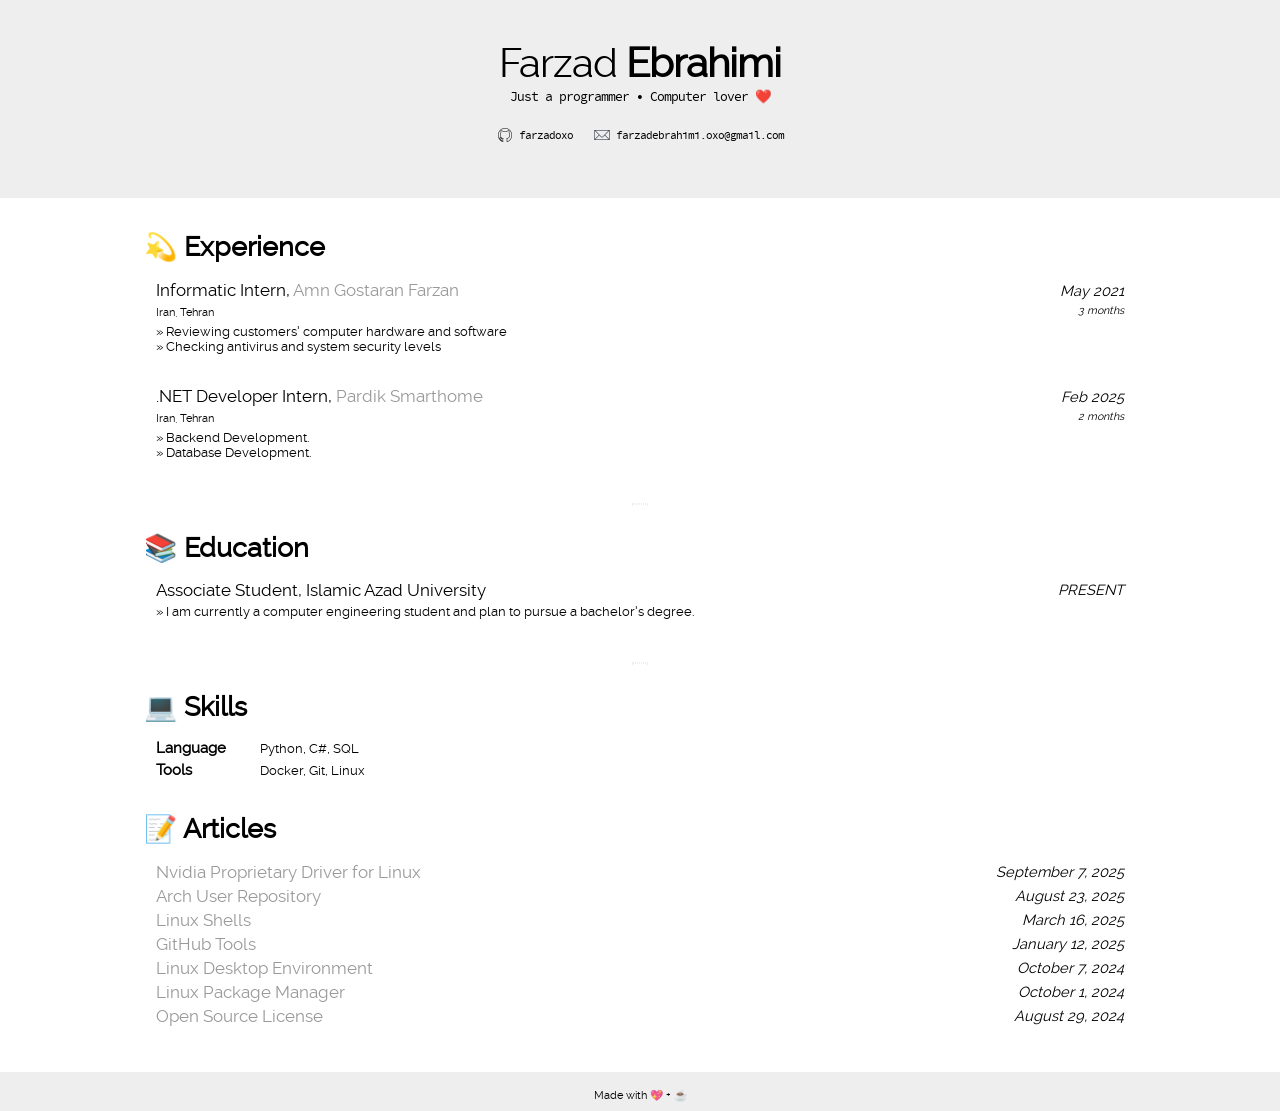
==== commit cce65a4a: "- information completed" ====
--- a/index.html
+++ b/index.html
@@ -30,7 +30,7 @@
     <div class="wrapper">
         <div class="container">
             <div class="experience">
-                <h1>🍎 Experience</h1>
+                <h1>💫 Experience</h1>
                 <table>
                     <tr>
                         <td class="title">Informatic Intern, <a href="https://farzan-group.net/">Amn Gostaran Farzan</a><br><span class="elapsed">Iran, Tehran</span></td>
@@ -63,7 +63,7 @@
                 <table>
                     <tr>
                         <td class="title">Associate Student, Islamic Azad University</td>
-                        <td class="duration">Sept. 2014 - June 2015<span class="elapsed"><br>9 months</span></td>
+                        <td class="duration">PRESENT<span class="elapsed"><br></span></td>
                     </tr>
                     <tr>
                         <td colspan=2 class="description">&raquo; I am currently a computer engineering student and plan to pursue a bachelor's degree.
@@ -71,7 +71,7 @@
                     </tr>
                 </table>
             </div>
-            <hr>
+            <!-- <hr>
             <div class="achievement">
                 <h1>🏆 Achievement/Awards</h1>
                 <table>
@@ -97,33 +97,59 @@
 
                 </table>
                 <div class="note">&raquo; Please feel free to contact me for any writeups that I&#39;ve not published</div>
-            </div>
+            </div> -->
             <hr>
             <div class="skills">
                 <h1>💻 Skills</h1>
                 <table>
                     <tr>
                         <td class="title">Language</td>
-                        <td class="description">PHP (Native), Python (Native), SQL (Native), VB (Mediocre), C (Mediocre), Go (Mediocre), Java (Mediocre), ASM (Beginner)</td>
+                        <td class="description">Python, C#, SQL</td>
                     </tr>
                     <tr>
-                        <td class="title"></td>
-                        <td class="description">Korean (Native), English (Native), Mandarin (Beginner), Japanese (Beginner)</td>
+                        <td class="title">Tools</td>
+                        <td class="description">Docker, Git, Linux</td>
+                    </tr>
+                </table>
+            </div>
+            <div class="articles">
+                <h1>📝 Articles</h1>
+                    <table>
+                    <tr>
+                        <td class="title"><a href="https://www.linkedin.com/pulse/nvidia-proprietary-driver-linux-%D8%AF%D8%B1%D8%A7%DB%8C%D9%88%D8%B1-%D9%87%D8%A7%DB%8C-%D8%A7%D8%AE%D8%AA%D8%B5%D8%A7%D8%B5%DB%8C-%D8%A7%D9%86%D9%88%DB%8C%D8%AF%DB%8C%D8%A7-ebrahimi-rwtef">Nvidia Proprietary Driver for Linux</a></td>
+                        <td class="duration">September 7, 2025</td>
                     </tr>
                     <tr>
-                        <td class="title">Softwares</td>
-                        <td class="description">WireShark, Chrome/Firefox devtools, WireShark, Hex-rays, My Own Fuzzer, x64dbg, NetCat, Fiddler</td>
+                        <td class="title"><a href="https://www.linkedin.com/pulse/arch-user-repository-%D9%85%D8%AE%D8%A7%D8%B2%D9%86-%DA%A9%D8%A7%D8%B1%D8%A8%D8%B1%DB%8C-%D8%A2%D8%B1%DA%86-farzad-ebrahimi-dkkjf">Arch User Repository</a></td>
+                        <td class="duration">August 23, 2025</td>
                     </tr>
                     <tr>
-                        <td class="title"></td>
-                        <td class="description">HeidiSQL, HxD, Git, VMWare, qemu, ESXi, etc.</td>
+                        <td class="title"><a href="https://www.linkedin.com/pulse/linux-shells-%D8%B4%D9%84-%D9%87%D8%A7%DB%8C-%D9%84%DB%8C%D9%86%D9%88%DA%A9%D8%B3%DB%8C-farzad-ebrahimi-hjzwf">Linux Shells</a></td>
+                        <td class="duration">March 16, 2025</td>
                     </tr>
+                    <tr>
+                        <td class="title"><a href="https://www.linkedin.com/pulse/github-tools-%D8%A7%D8%A8%D8%B2%D8%A7%D8%B1-%D9%87%D8%A7%DB%8C-%DA%AF%DB%8C%D8%AA%D9%87%D8%A7%D8%A8-farzad-ebrahimi-7mskf">GitHub Tools</a></td>
+                        <td class="duration">January 12, 2025</td>
+                    </tr>  
+                    <tr>
+                        <td class="title"><a href="https://www.linkedin.com/pulse/linux-desktop-environments-%D8%B1%D8%A7%D8%A8%D8%B7-%DA%A9%D8%A7%D8%B1%D8%A8%D8%B1%DB%8C-%D9%87%D8%A7%DB%8C-%D9%84%DB%8C%D9%86%D9%88%DA%A9%D8%B3-farzad-ebrahimi-n16ie">Linux Desktop Environment</a></td>
+                        <td class="duration">October 7, 2024</td>
+                    </tr>
+                    <tr>
+                        <td class="title"><a href="https://www.linkedin.com/pulse/linux-package-manager-%D9%85%D8%AF%DB%8C%D8%B1-%D8%A8%D8%B3%D8%AA%D9%87-%D8%AF%D8%B1-%D9%84%DB%8C%D9%86%D9%88%DA%A9%D8%B3-farzad-ebrahimi-mgwbf">Linux Package Manager</a></td>
+                        <td class="duration">October 1, 2024</td>
+                    </tr>
+                    <tr>
+                        <td class="title"><a href="https://www.linkedin.com/pulse/open-sources-license-%D9%85%D8%AC%D9%88%D8%B2-%D9%87%D8%A7%DB%8C-%D8%A7%D9%BE%D9%86-%D8%B3%D9%88%D8%B1%D8%B3-farzad-ebrahimi-znnaf">Open Source License</a></td>
+                        <td class="duration">August 29, 2024</td>
+                    </tr>
+
                 </table>
             </div>
         </div>
     </div>
     <footer>
-        Made with &hearts;. Created with the help of <a href="//harold.kim/">@stypr</a>. Inspired by <a href="//github.com/posquit0/Awesome-CV">Awesome-CV</a>. HTML5/CSS3 verified.
+        Made with 💖 + ☕
     </footer>
     <script>
         var init_date = new Date(2016, 10, 14);
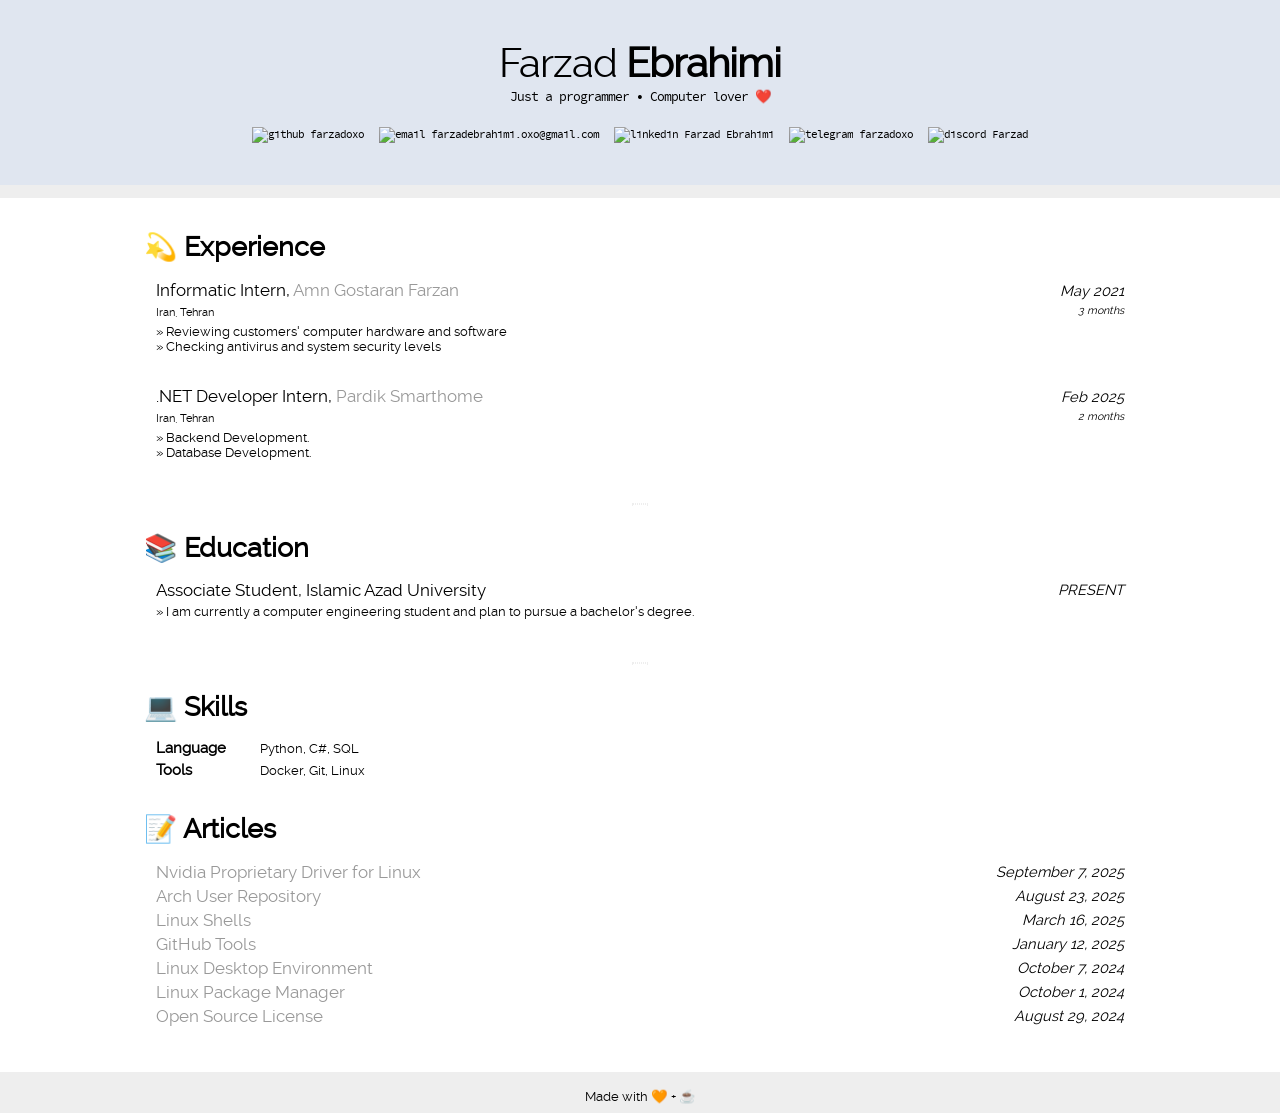
==== commit ffd35728: "- socials and contact me updated" ====
--- a/index.html
+++ b/index.html
@@ -21,8 +21,11 @@
         <div class="job">Just a programmer &#8226; Computer lover ❤️</div>
         <div class="info">
             <!-- Icons by W3C Creation Lab -->
-            <img src="./static/img/github.png" alt="github"> <a href="//github.com/farzadoxo">farzadoxo</a> &emsp;
-            <img src="./static/img/email.png" alt="email"> <a href="mailto:farzadebrahimi.oxo@gmail.com">farzadebrahimi.oxo@gmail.com</a>
+            <img src="./static/img/GitHub.svg" alt="github"> <a target="_blank" href="//github.com/farzadoxo">farzadoxo</a>&emsp;
+            <img src="./static/img/Gmail.svg" alt="email"> <a target="_blank" href="mailto:farzadebrahimi.oxo@gmail.com">farzadebrahimi.oxo@gmail.com</a>&emsp;
+            <img src="./static/img/LinkedIn.svg" alt="linkedin"> <a target="_blank" href="https://www.linkedin.com/in/f-ebrahimi/">Farzad Ebrahimi</a>&emsp;
+            <img src="./static/img/Telegram.svg" alt="telegram"> <a target="_blank" href="https://t.me/farzadoxo">farzadoxo</a>&emsp;
+            <img src="./static/img/Discord.svg" alt="discord"> <a target="_blank" href="https://discord.com/users/1006459247057436703">Farzad</a>
             </div>
         <div class="neck"></div>
     </header>
@@ -149,7 +152,7 @@
         </div>
     </div>
     <footer>
-        Made with 💖 + ☕
+        Made with 🧡 + ☕
     </footer>
     <script>
         var init_date = new Date(2016, 10, 14);
--- a/static/stypr.css
+++ b/static/stypr.css
@@ -57,7 +57,7 @@
 }
 
 header {
-    background-color: #eee;
+    background-color: #e0e6f0;
     width: 100%;
     height: 145px;
     padding-top: 30pt;
@@ -211,7 +211,7 @@
 footer {
     background-color: #eee;
     text-align: center;
-    font-size: 8pt;
+    font-size: 10pt;
     padding-top: 10px;
     padding-bottom:2pt;
     width: 100%;
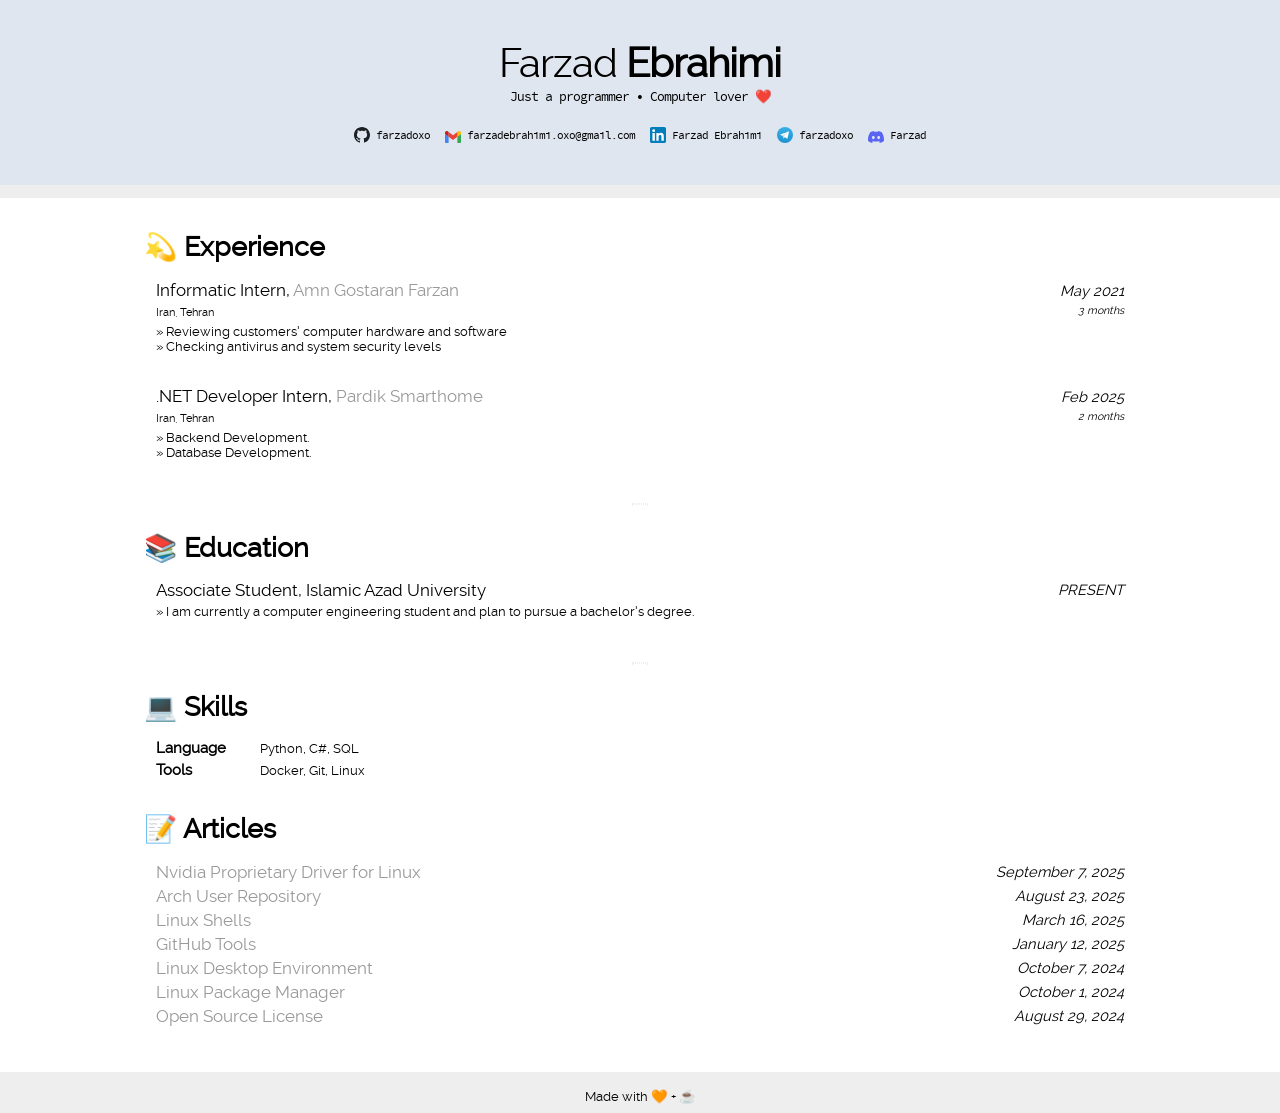
==== commit 21c3f429: "- LINK" ====
--- a/index.html
+++ b/index.html
@@ -12,7 +12,7 @@
     <meta property="og:url" content="https://stypr.com/">
     <meta property="og:image" content="https://stypr.com/logo.png">
     <meta property="og:description" content="Harold Kim &mdash; Yet another security enthusiast.">
-    <link href="./static/stypr.css" rel="stylesheet" type="text/css">
+    <link href="./static/style.css" rel="stylesheet" type="text/css">
     <!--[if lt IE 9]><script src="./static/html5.js"></script><![endif]-->
 </head>
 <body>
--- a/static/style.css
+++ b/static/style.css
@@ -0,0 +1,258 @@
+/*
+           d8                            
+   d88~\ _d88__ Y88b  / 888-~88e  888-~\ 
+  C888    888    Y888/  888  888b 888    
+   Y88b   888     Y8/   888  8888 888    
+    888D  888      Y    888  888P 888    
+  \_88P   "88_/   /     888-_88"  888    
+                _/      888              
+
+                   Copyright 2016 stypr.
+
+*/
+
+@font-face {
+    font-family: 'Raleway';
+    src: local('Raleway'), url('./font/raleway-regular-webfont.eot');
+    src: url('./font/raleway-regular-webfont.eot?#iefix') format('embedded-opentype'),
+         url('./font/raleway-regular-webfont.woff2') format('woff2'),
+         url('./font/raleway-regular-webfont.woff') format('woff'),
+         url('./font/raleway-regular-webfont.ttf') format('truetype'),
+         url('./font/raleway-regular-webfont.svg#ralewayregular') format('svg');
+    font-weight: normal;
+    font-style: normal;
+}
+
+@font-face {
+    font-family: 'Source Code Pro';
+    src: local('Source Code Pro'), url('./font/sourcecodepro-regular-webfont.eot');
+    src: url('./font/sourcecodepro-regular-webfont.eot?#iefix') format('embedded-opentype'),
+         url('./font/sourcecodepro-regular-webfont.woff2') format('woff2'),
+         url('./font/sourcecodepro-regular-webfont.woff') format('woff'),
+         url('./font/sourcecodepro-regular-webfont.ttf') format('truetype'),
+         url('./font/sourcecodepro-regular-webfont.svg#source_code_proregular') format('svg');
+    font-weight: normal;
+    font-style: normal;
+}
+
+* {
+    font-family: "Raleway", sans-serif;
+}
+
+body,
+html {
+    background-color:#eee;
+    margin: 0;
+    padding: 0;
+}
+
+a:link, a:visited {
+    color: #999;
+    text-decoration: none;
+}
+
+a:active,
+a:hover {
+    color: #777;
+}
+
+header {
+    background-color: #e0e6f0;
+    width: 100%;
+    height: 145px;
+    padding-top: 30pt;
+    text-align: center;
+    margin-bottom: 10pt;
+}
+
+
+header a:link,
+header a:visited {
+    color: #000;
+    text-decoration: none;
+}
+
+header a:active,
+header a:hover {
+    color: #777;
+    text-decoration:underline;
+}
+
+header img {
+    margin-bottom:-3pt;
+    width:16px;
+    image-rendering: auto;
+}
+
+header * {
+    font-family: "Source Code Pro", monospace;
+    letter-spacing: -1px;
+}
+
+header .name * {
+    font-family: "Raleway";
+    font-size: 30pt;
+}
+
+header .name .last {
+    font-size: 30pt;
+}
+
+header .name .first {
+    font-weight: 600;
+}
+
+header .job {
+    font-size: 10pt;
+}
+
+header .info {
+    font-size: 8pt;
+    padding-top: 15pt;
+    padding-left: 10pt;
+    padding-right: 10pt;
+}
+
+@media (max-width:500px){
+    header img{
+        width: 14px;
+    }
+    header .info a{
+        font-size: 7pt;
+    }
+}
+
+header .neck {
+    margin: 0 auto; 
+    background: url(./logo.png) no-repeat center center; 
+    width:32px; height:32px;
+    background-size: cover;
+    opacity:0.45;
+    margin:5px 5px;
+    bottom:0;
+    right:0;
+    position:fixed;
+    image-rendering: auto;
+}
+
+.wrapper{
+    width:100%;
+    background-color:#fff;
+}
+
+.container {
+    background-color: #fff;
+    max-width: 1000px;
+    margin: 0 auto;
+    padding-top: 15px;
+    padding-bottom: 30px;
+}
+
+.container hr {
+    width: 10pt;
+    border: 1px dotted #eee;
+    margin-top: 20pt;
+    margin-bottom: 20pt;
+}
+
+.container h1 {
+    padding-left: 3pt;
+    margin-bottom: 0pt;
+    font-size: 20pt;
+    font-weight: 600;
+}
+
+.container table {
+    width: 100%;
+    padding: 10pt;
+}
+
+.container table .title {
+    font-weight: 500;
+    font-size: 13pt;
+}
+
+.container table .duration {
+    font-size: 11pt;
+    font-weight: 300;
+    text-align: right;
+    font-style: italic;
+}
+
+.container table .description {
+    font-size: 10pt;
+    font-weight: 300;
+}
+
+.container .note {
+    font-size: 11pt;
+    padding-left: 10pt;
+    font-weight: 300;
+}
+
+.container .achievement table .year {
+    font-weight: 300;
+    font-size: 11pt;
+    padding-left: 20pt;
+    width: 40px;
+}
+
+.container .achievement table .description {
+    font-weight: 400;
+    font-size: 11pt;
+}
+
+.container .skills .title {
+    font-weight: 600;
+    font-size: 11pt;
+    width: 100px;
+}
+
+footer {
+    background-color: #eee;
+    text-align: center;
+    font-size: 10pt;
+    padding-top: 10px;
+    padding-bottom:2pt;
+    width: 100%;
+    min-height: 10pt;
+    margin-top: 5pt;
+    margin-bottom:5pt;
+}
+
+.elapsed {
+    font-size: 8pt;
+}
+
+.progress-container {
+    width:100%;
+    height:1em;
+    position:relative;
+    background-color:#f1f1f1;
+    /*margin: 0px 10px; */
+}
+
+.progressbar {
+    background-color:#757575;
+    height:100%;
+    position:absolute;
+    line-height:inherit;
+}
+
+.progress-status {
+    padding:0;
+    margin:0;
+    font-size:9pt;
+    display:inline;
+}
+
+.right {
+    float: right;
+}
+
+@media(max-width:800px){
+    body{
+        margin-left: 0;
+        margin-right: 0;
+    }
+}
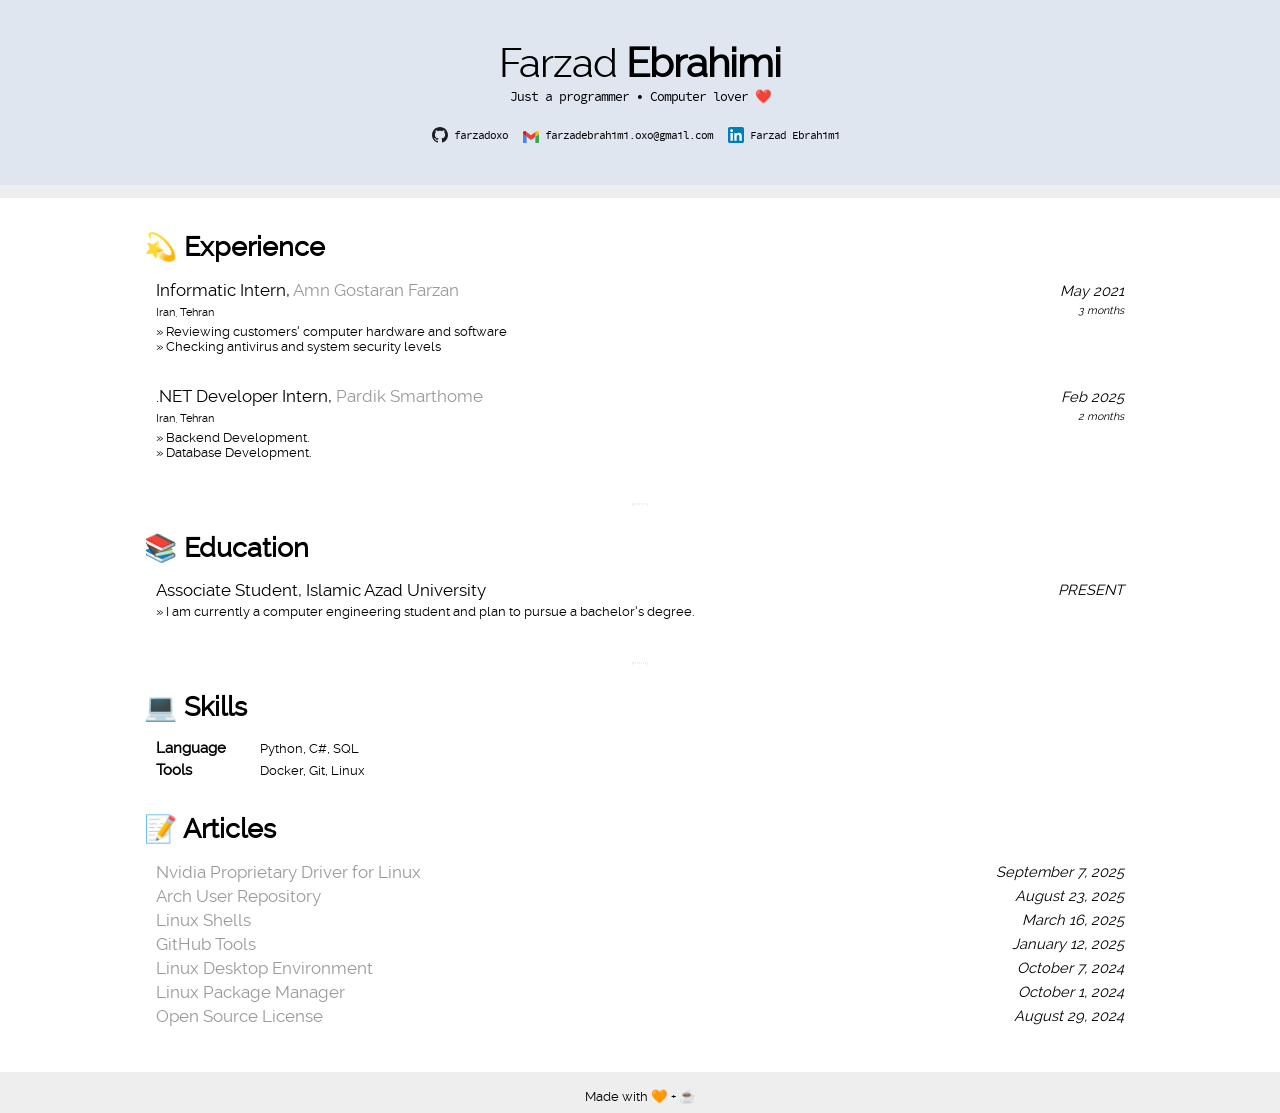
==== commit f3448aa9: "- fix: remove styper content and discord - telegram icon" ====
--- a/index.html
+++ b/index.html
@@ -2,16 +2,16 @@
 <html prefix="og: http://ogp.me/ns#" lang="en"> <head>
     <meta charset="utf-8">
     <meta name="viewport" content="initial-scale=1, user-scalable=0">
-    <meta name="description" content="Harold Kim - Yet another security enthusiast.">
-    <meta name="keywords" content="stypr, Harold Kim">
+    <meta name="description" content="Just a programmer ... :)">
+    <!-- <meta name="keywords" content="farzadoxo"> -->
     <meta name="google" content="notranslate">
     <link rel="shortcut icon" href="favicon.ico" type="image/x-icon">
     <link rel="apple-touch-icon-precomposed" href="favicon.ico">
     <title>Farzad Ebrahimi</title>
-    <meta property="og:title" content="stypr.">
+    <!-- <meta property="og:title" content="stypr.">
     <meta property="og:url" content="https://stypr.com/">
-    <meta property="og:image" content="https://stypr.com/logo.png">
-    <meta property="og:description" content="Harold Kim &mdash; Yet another security enthusiast.">
+    <meta property="og:image" content="https://stypr.com/logo.png"> -->
+    <meta property="og:description" content="Just a programmer ... :)">
     <link href="./static/style.css" rel="stylesheet" type="text/css">
     <!--[if lt IE 9]><script src="./static/html5.js"></script><![endif]-->
 </head>
@@ -24,8 +24,8 @@
             <img src="./static/img/GitHub.svg" alt="github"> <a target="_blank" href="//github.com/farzadoxo">farzadoxo</a>&emsp;
             <img src="./static/img/Gmail.svg" alt="email"> <a target="_blank" href="mailto:farzadebrahimi.oxo@gmail.com">farzadebrahimi.oxo@gmail.com</a>&emsp;
             <img src="./static/img/LinkedIn.svg" alt="linkedin"> <a target="_blank" href="https://www.linkedin.com/in/f-ebrahimi/">Farzad Ebrahimi</a>&emsp;
-            <img src="./static/img/Telegram.svg" alt="telegram"> <a target="_blank" href="https://t.me/farzadoxo">farzadoxo</a>&emsp;
-            <img src="./static/img/Discord.svg" alt="discord"> <a target="_blank" href="https://discord.com/users/1006459247057436703">Farzad</a>
+            <!-- <img src="./static/img/Telegram.svg" alt="telegram"> <a target="_blank" href="https://t.me/farzadoxo">farzadoxo</a>&emsp;
+            <img src="./static/img/Discord.svg" alt="discord"> <a target="_blank" href="https://discord.com/users/1006459247057436703">Farzad</a> -->
             </div>
         <div class="neck"></div>
     </header>
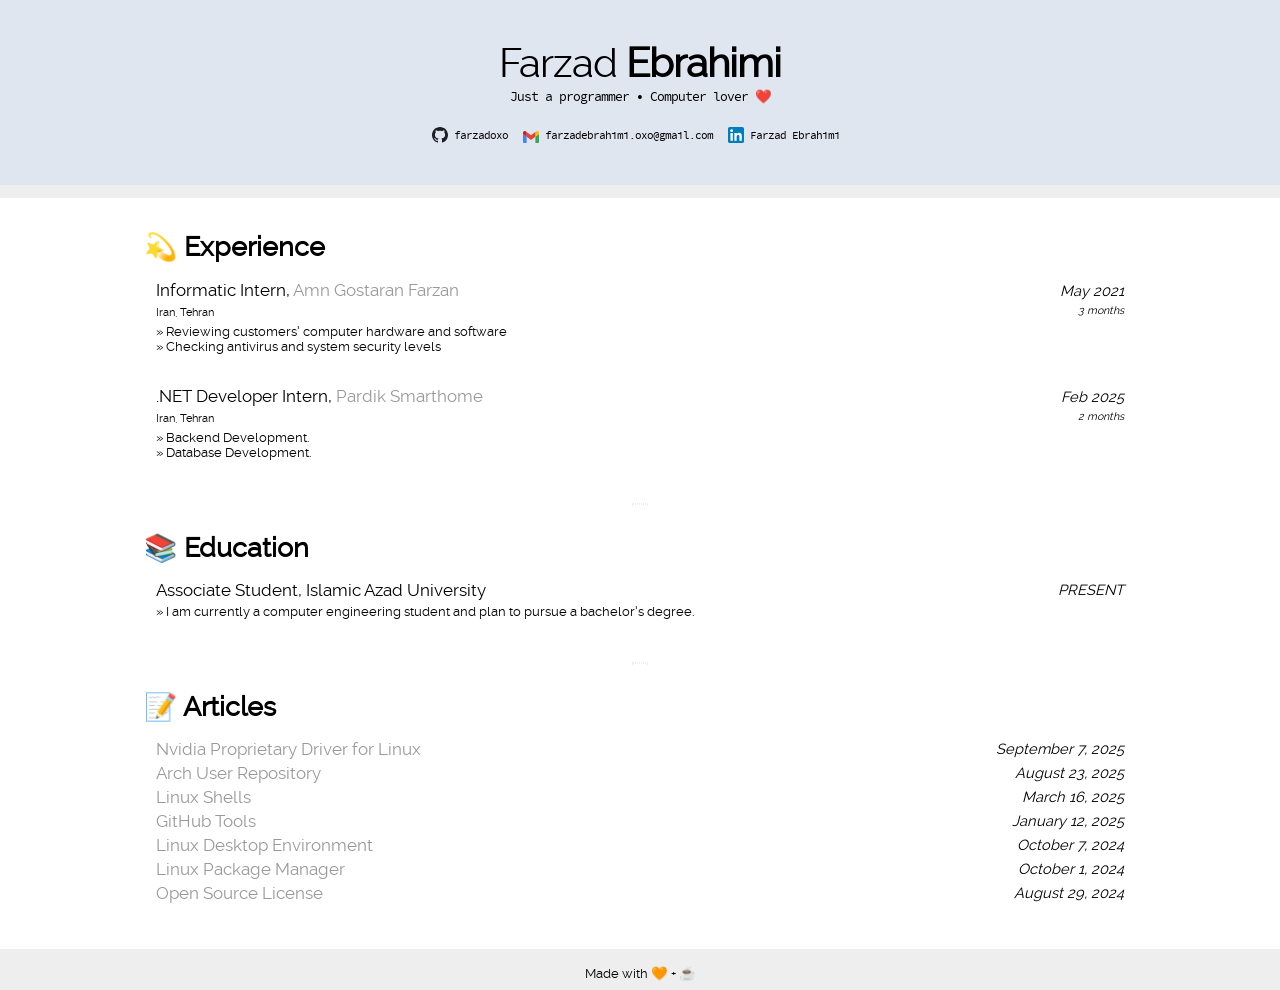
==== commit 32f1c6db: "- skills removed" ====
--- a/index.html
+++ b/index.html
@@ -102,7 +102,7 @@
                 <div class="note">&raquo; Please feel free to contact me for any writeups that I&#39;ve not published</div>
             </div> -->
             <hr>
-            <div class="skills">
+            <!-- <div class="skills">
                 <h1>💻 Skills</h1>
                 <table>
                     <tr>
@@ -114,7 +114,7 @@
                         <td class="description">Docker, Git, Linux</td>
                     </tr>
                 </table>
-            </div>
+            </div> -->
             <div class="articles">
                 <h1>📝 Articles</h1>
                     <table>
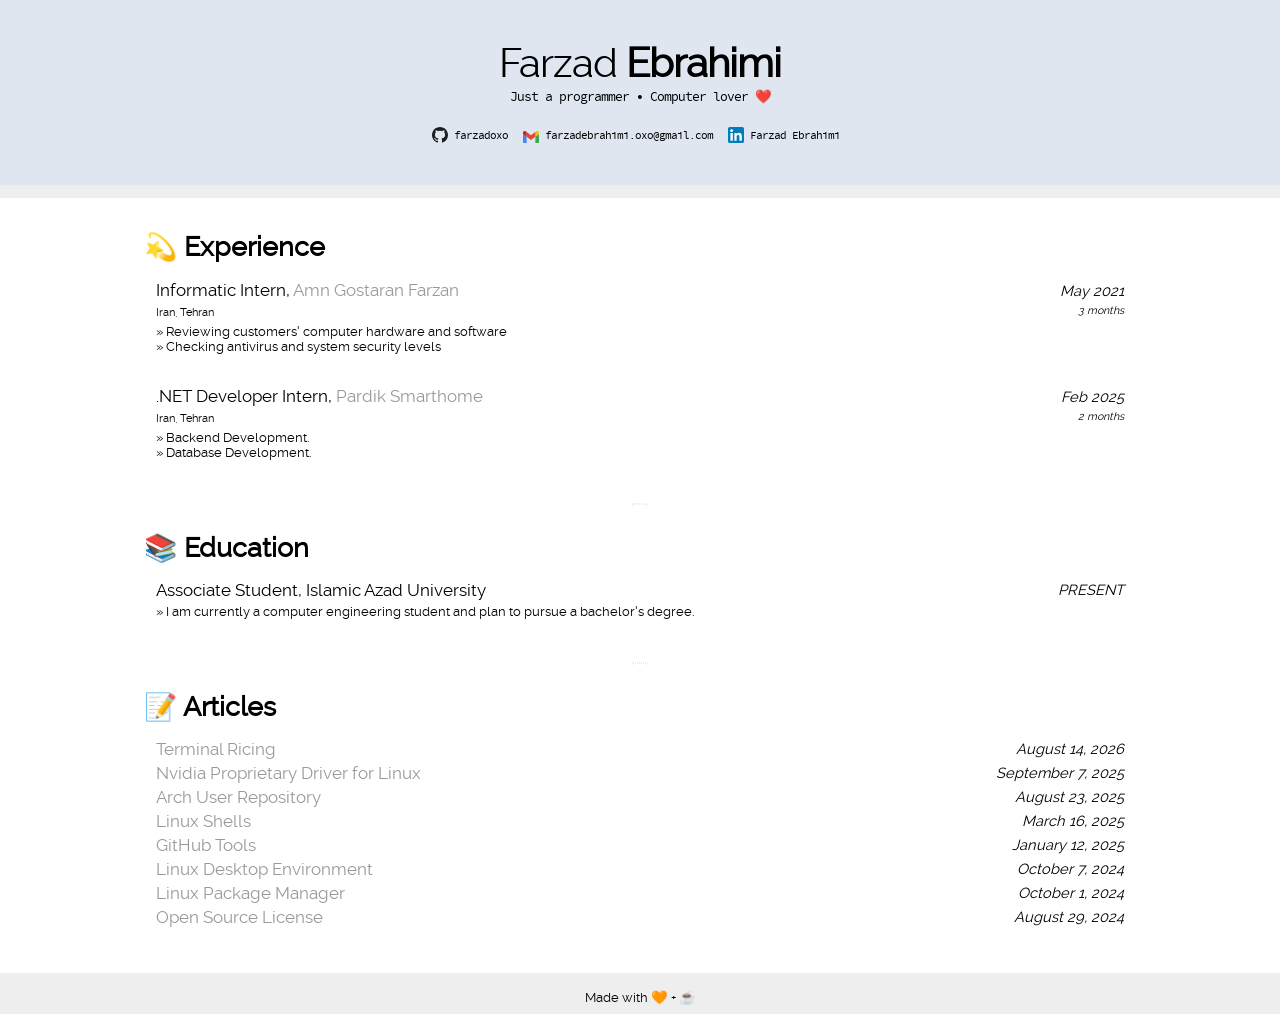
==== commit 21c2054c: "new article added" ====
--- a/index.html
+++ b/index.html
@@ -119,6 +119,10 @@
                 <h1>📝 Articles</h1>
                     <table>
                     <tr>
+                        <td class="title"><a href="https://www.linkedin.com/pulse/terminal-ricing-%D8%B4%D8%AE%D8%B5%DB%8C-%D8%B3%D8%A7%D8%B2%DB%8C-%D8%AA%D8%B1%D9%85%DB%8C%D9%86%D8%A7%D9%84-farzad-ebrahimi-pjvze/">Terminal Ricing</a></td>
+                        <td class="duration">August 14, 2026</td>
+                    </tr>
+                    <tr>
                         <td class="title"><a href="https://www.linkedin.com/pulse/nvidia-proprietary-driver-linux-%D8%AF%D8%B1%D8%A7%DB%8C%D9%88%D8%B1-%D9%87%D8%A7%DB%8C-%D8%A7%D8%AE%D8%AA%D8%B5%D8%A7%D8%B5%DB%8C-%D8%A7%D9%86%D9%88%DB%8C%D8%AF%DB%8C%D8%A7-ebrahimi-rwtef">Nvidia Proprietary Driver for Linux</a></td>
                         <td class="duration">September 7, 2025</td>
                     </tr>
